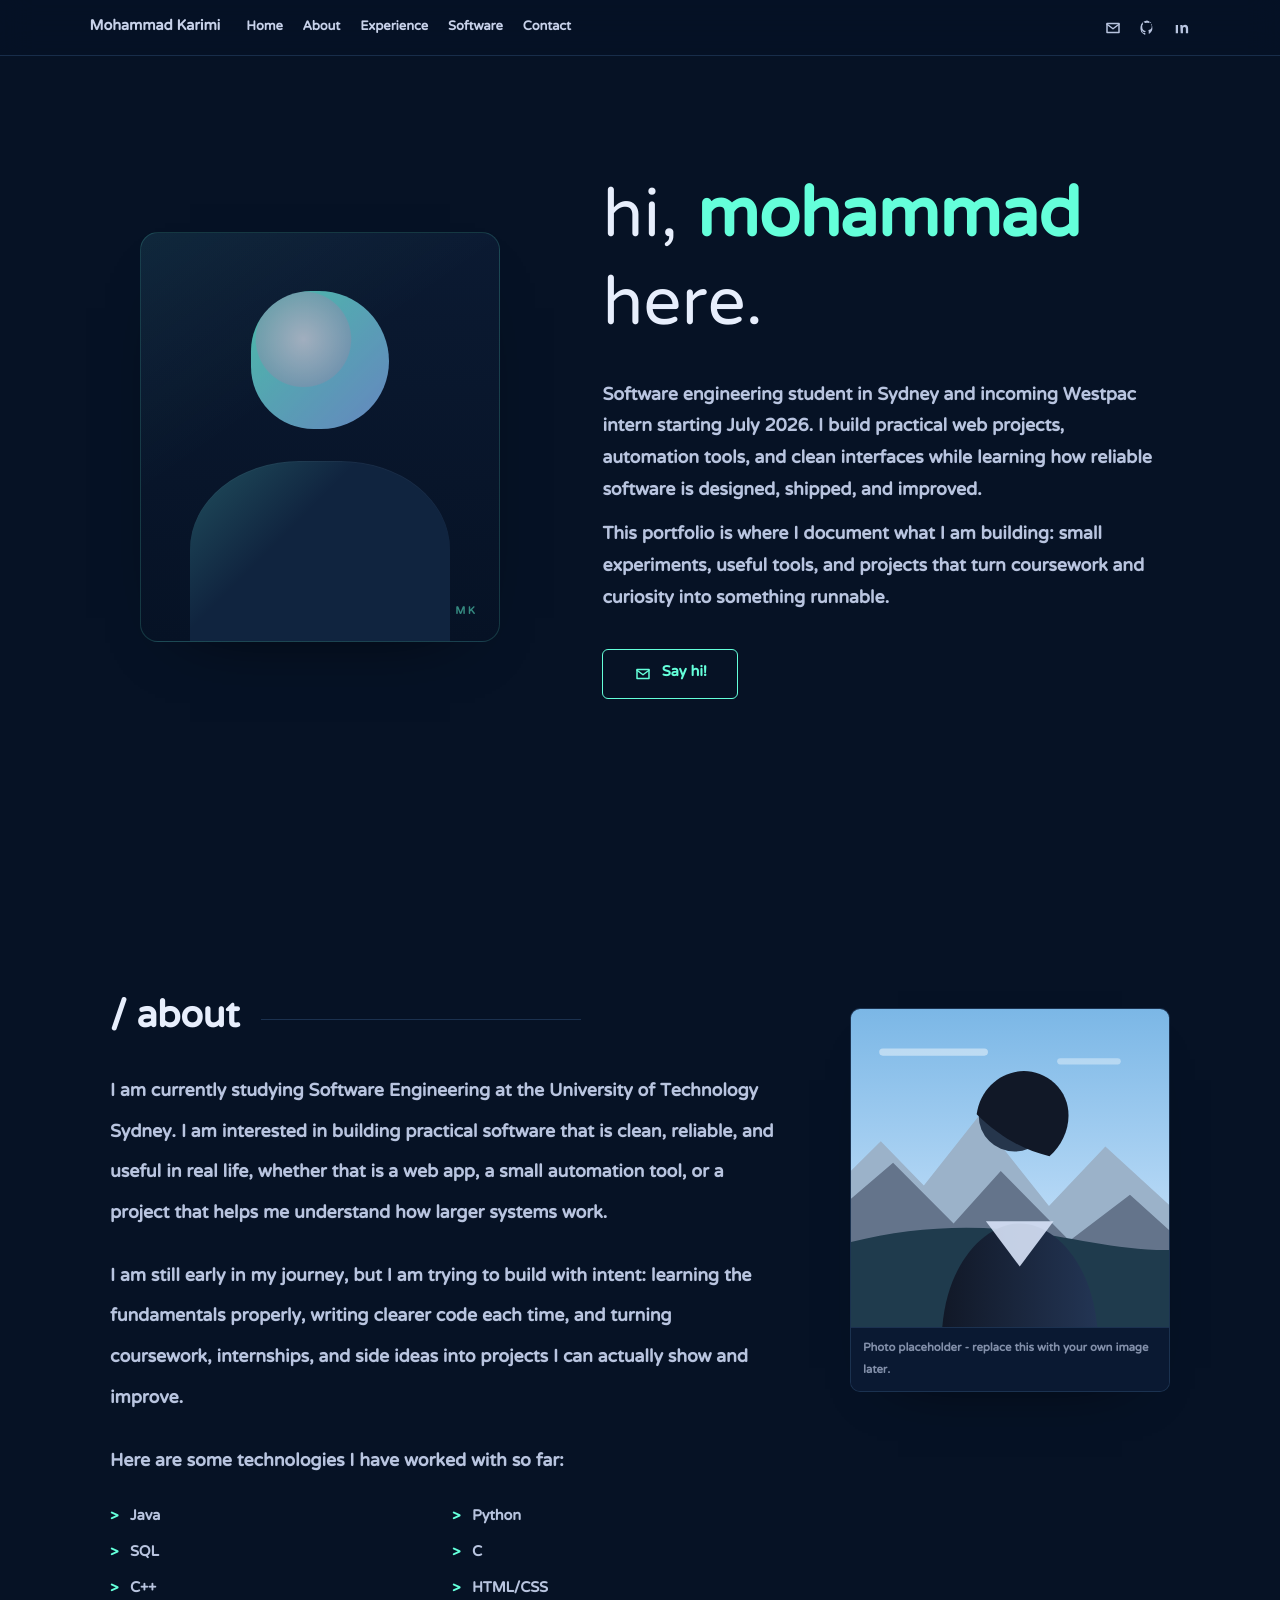
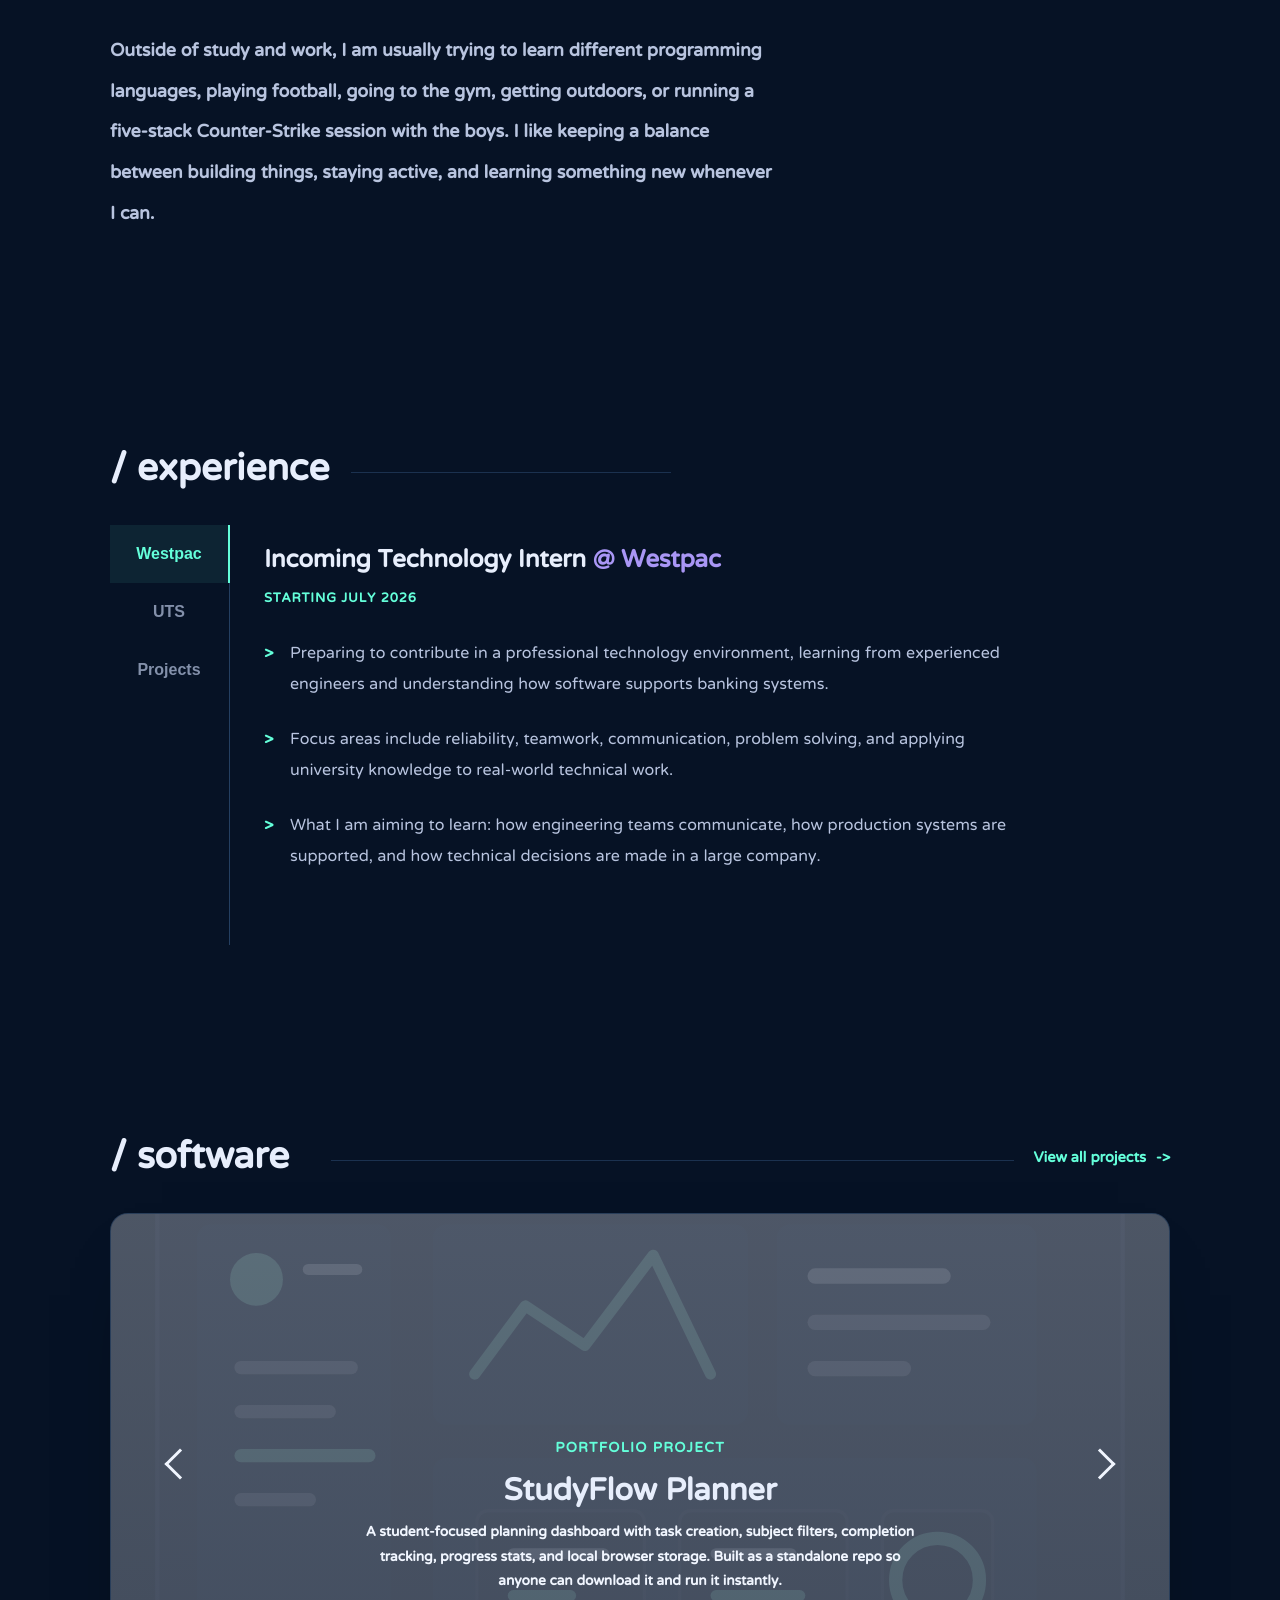
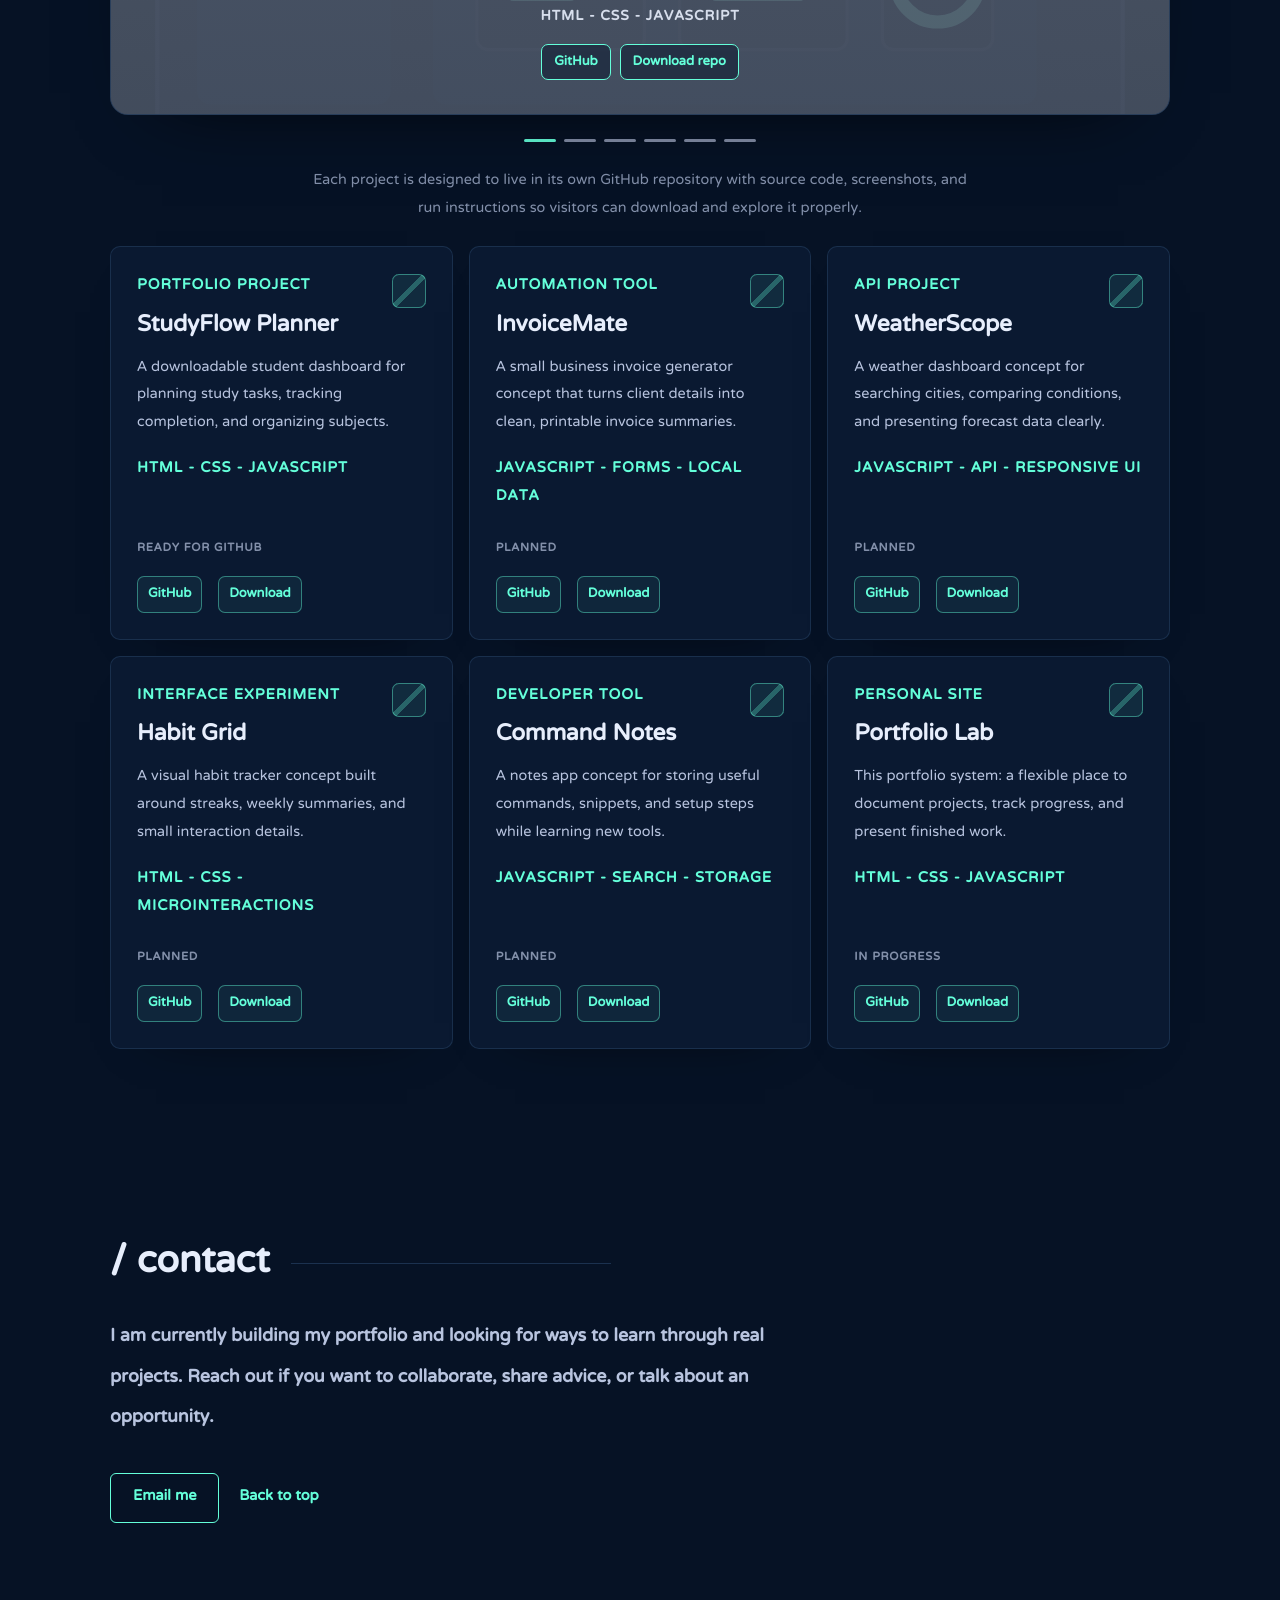
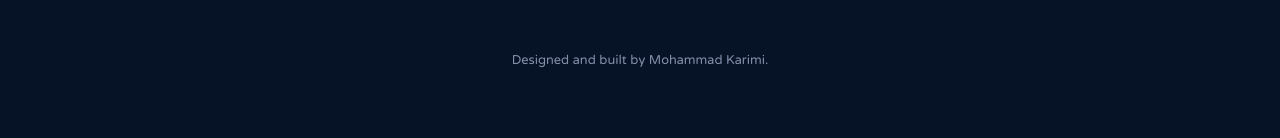
==== index.html @ 4a6909d0 "Build portfolio and StudyFlow project" ====
<!doctype html>
<html lang="en">
  <head>
    <meta charset="UTF-8" />
    <meta name="viewport" content="width=device-width, initial-scale=1.0" />
    <meta
      name="description"
      content="Mohammad Karimi is a software engineering student building websites, tools, and expressive digital projects."
    />
    <title>Mohammad Karimi | Software Portfolio</title>
    <link rel="preconnect" href="https://fonts.googleapis.com" />
    <link rel="preconnect" href="https://fonts.gstatic.com" crossorigin />
    <link
      href="https://fonts.googleapis.com/css2?family=NTR&display=swap"
      rel="stylesheet"
    />
    <link rel="stylesheet" href="styles.css" />
  </head>
  <body>
    <header class="site-header">
      <div class="nav-left">
        <a class="brand" href="#intro" aria-label="Mohammad Karimi home">Mohammad Karimi</a>
        <button class="nav-toggle" type="button" aria-expanded="false" aria-controls="site-nav">
          <span></span>
          <span></span>
          <span></span>
        </button>
        <nav class="site-nav" id="site-nav" aria-label="Main navigation">
          <a href="#intro">Home</a>
          <a href="#about">About</a>
          <a href="#experience">Experience</a>
          <a href="#projects">Software</a>
          <a href="#contact">Contact</a>
        </nav>
      </div>

      <div class="social-nav" aria-label="Social links">
        <a
          href="mailto:mo.karimiii@icloud.com?subject=Portfolio%20Website%20Contact"
          aria-label="Email Mohammad"
        >
          <svg viewBox="0 0 24 24" aria-hidden="true">
            <path d="M4 6h16v12H4z"></path>
            <path d="m4 7 8 6 8-6"></path>
          </svg>
        </a>
        <a href="https://github.com/MoeyKarimi" target="_blank" rel="noreferrer" aria-label="GitHub profile">
          <svg viewBox="0 0 24 24" aria-hidden="true">
            <path d="M12 2a10 10 0 0 0-3 19c.5.1.7-.2.7-.5v-1.8c-2.9.6-3.5-1.2-3.5-1.2-.5-1.1-1.1-1.4-1.1-1.4-.9-.6.1-.6.1-.6 1 0 1.6 1 1.6 1 .9 1.5 2.3 1.1 2.9.8.1-.7.4-1.1.7-1.4-2.3-.3-4.7-1.2-4.7-5A3.9 3.9 0 0 1 6.7 7c-.1-.3-.5-1.4.1-2.9 0 0 .9-.3 2.9 1.1A9.8 9.8 0 0 1 12 4.9c.8 0 1.6.1 2.3.3 2-1.4 2.9-1.1 2.9-1.1.6 1.5.2 2.6.1 2.9a3.9 3.9 0 0 1 1 2.7c0 3.9-2.4 4.7-4.7 5 .4.3.7.9.7 1.8v2.7c0 .3.2.6.7.5A10 10 0 0 0 12 2z"></path>
          </svg>
        </a>
        <a href="https://www.linkedin.com/in/moeykarimi/" target="_blank" rel="noreferrer" aria-label="LinkedIn profile">
          <svg viewBox="0 0 24 24" aria-hidden="true">
            <path d="M5 8h3v11H5z"></path>
            <path d="M6.5 5.5h0"></path>
            <path d="M11 8h3v1.7c.5-1 1.6-2 3.4-2 2.5 0 4.1 1.6 4.1 5V19h-3v-5.8c0-1.5-.5-2.5-1.9-2.5-1 0-1.6.7-1.9 1.4-.1.3-.1.7-.1 1V19h-3z"></path>
          </svg>
        </a>
      </div>
    </header>

    <aside class="side-nav" aria-label="Section navigation">
      <a href="#intro"><span>/</span>home</a>
      <a href="#about"><span>/</span>about</a>
      <a href="#experience"><span>/</span>experience</a>
      <a href="#projects"><span>/</span>projects</a>
      <a href="#contact"><span>/</span>contact</a>
    </aside>

    <main id="content">
      <section class="intro section" id="intro">
        <div class="intro-grid fade-in">
          <div class="dot-portrait" aria-hidden="true">
            <span></span>
          </div>

          <div class="intro-copy-block">
            <h1>hi, <span>mohammad</span> here.</h1>
            <p class="intro-copy">
              Software engineering student in Sydney and incoming Westpac intern starting July 2026.
              I build practical web projects, automation tools, and clean interfaces while
              learning how reliable software is designed, shipped, and improved.
            </p>
            <p class="intro-copy">
              This portfolio is where I document what I am building: small experiments, useful
              tools, and projects that turn coursework and curiosity into something runnable.
            </p>
            <div class="intro-actions">
              <a
                class="button say-hi-button"
                href="mailto:mo.karimiii@icloud.com?subject=Portfolio%20Website%20Contact"
              >
                <svg viewBox="0 0 24 24" aria-hidden="true">
                  <path d="M4 6h16v12H4z"></path>
                  <path d="m4 7 8 6 8-6"></path>
                </svg>
                Say hi!
              </a>
            </div>
          </div>
        </div>
      </section>

      <section class="section split fade-in" id="about">
        <div>
          <div class="section-header">
            <h2>/ about</h2>
          </div>
          <p>
            I am currently studying Software Engineering at the University of Technology Sydney.
            I am interested in building practical software that is clean, reliable, and useful in
            real life, whether that is a web app, a small automation tool, or a project that helps
            me understand how larger systems work.
          </p>
          <p>
            I am still early in my journey, but I am trying to build with intent: learning the
            fundamentals properly, writing clearer code each time, and turning coursework,
            internships, and side ideas into projects I can actually show and improve.
          </p>
          <p>Here are some technologies I have worked with so far:</p>
          <ul class="skill-list">
            <li>Java</li>
            <li>Python</li>
            <li>SQL</li>
            <li>C</li>
            <li>C++</li>
            <li>HTML/CSS</li>
          </ul>
          <p class="free-time">
            Outside of study and work, I am usually trying to learn different programming
            languages, playing football, going to the gym, getting outdoors, or running a
            five-stack Counter-Strike session with the boys. I like keeping a balance between
            building things, staying active, and learning something new whenever I can.
          </p>
        </div>
        <figure class="portrait-card">
          <img src="assets/about-photo-placeholder.svg" alt="Photo placeholder for Mohammad" />
          <figcaption>Photo placeholder - replace this with your own image later.</figcaption>
        </figure>
      </section>

      <section class="section fade-in" id="experience">
        <div class="section-header">
          <h2>/ experience</h2>
        </div>
        <div class="experience-layout">
          <div class="experience-tabs" aria-label="Experience categories" role="tablist">
            <button
              class="is-active"
              type="button"
              role="tab"
              aria-selected="true"
              aria-controls="experience-westpac"
              data-experience="westpac"
            >
              Westpac
            </button>
            <button
              type="button"
              role="tab"
              aria-selected="false"
              aria-controls="experience-uts"
              data-experience="uts"
            >
              UTS
            </button>
            <button
              type="button"
              role="tab"
              aria-selected="false"
              aria-controls="experience-projects"
              data-experience="projects"
            >
              Projects
            </button>
          </div>

          <div class="experience-detail">
            <article
              class="experience-panel is-active"
              id="experience-westpac"
              role="tabpanel"
              data-experience-panel="westpac"
            >
              <h3>Incoming Technology Intern <span>@ Westpac</span></h3>
              <p class="time">Starting July 2026</p>
              <ul class="experience-list">
                <li>
                  Preparing to contribute in a professional technology environment, learning from
                  experienced engineers and understanding how software supports banking systems.
                </li>
                <li>
                  Focus areas include reliability, teamwork, communication, problem solving, and
                  applying university knowledge to real-world technical work.
                </li>
                <li>
                  What I am aiming to learn: how engineering teams communicate, how production
                  systems are supported, and how technical decisions are made in a large company.
                </li>
              </ul>
            </article>

            <article
              class="experience-panel"
              id="experience-uts"
              role="tabpanel"
              data-experience-panel="uts"
              hidden
            >
              <h3>Software Engineering Student <span>@ University of Technology Sydney</span></h3>
              <p class="time">Current</p>
              <ul class="experience-list">
                <li>
                  Studying programming fundamentals, software design, databases, systems thinking,
                  and engineering practices through university coursework.
                </li>
                <li>
                  Building confidence across Java, Python, SQL, C, and C++ while learning how to
                  approach larger problems with structure and patience.
                </li>
                <li>
                  What I have learnt so far: debugging carefully, breaking problems into smaller
                  parts, reading documentation, and writing code that another person can follow.
                </li>
              </ul>
            </article>

            <article
              class="experience-panel"
              id="experience-projects"
              role="tabpanel"
              data-experience-panel="projects"
              hidden
            >
              <h3>Personal Software Projects <span>@ GitHub</span></h3>
              <p class="time">Ongoing</p>
              <ul class="experience-list">
                <li>
                  Building small portfolio projects such as StudyFlow Planner, WeatherScope,
                  InvoiceMate, and Command Notes to practise frontend development and project
                  documentation.
                </li>
                <li>
                  Turning each project into a standalone GitHub repository with source code, run
                  instructions, and clear notes so others can download and explore the work.
                </li>
                <li>
                  What I am practising: planning features, designing simple interfaces, writing
                  useful README files, and finishing projects instead of only starting them.
                </li>
              </ul>
            </article>
          </div>
        </div>
      </section>

      <section class="section fade-in" id="projects">
        <div class="section-header section-header-row">
          <h2>/ software</h2>
          <a
            class="explore-link"
            href="https://github.com/MoeyKarimi"
            target="_blank"
            rel="noreferrer"
          >
            View all projects
          </a>
        </div>

        <div class="spotlight" aria-label="Featured project carousel">
          <button class="spotlight-arrow spotlight-arrow-left" type="button" aria-label="Previous project">
            <span></span>
          </button>
          <div class="spotlight-stage" id="spotlight-stage"></div>
          <button class="spotlight-arrow spotlight-arrow-right" type="button" aria-label="Next project">
            <span></span>
          </button>
        </div>

        <div class="spotlight-dots" id="spotlight-dots" aria-label="Featured project controls"></div>

        <div class="project-section-note">
          <p>
            Each project is designed to live in its own GitHub repository with source code,
            screenshots, and run instructions so visitors can download and explore it properly.
          </p>
        </div>

        <div class="projects-grid" id="project-grid"></div>
      </section>

      <section class="section contact fade-in" id="contact">
        <div class="section-header">
          <h2>/ contact</h2>
        </div>
        <p class="contact-lead">
          I am currently building my portfolio and looking for ways to learn through real projects.
          Reach out if you want to collaborate, share advice, or talk about an opportunity.
        </p>
        <div class="contact-actions">
          <a
            class="button"
            href="mailto:mo.karimiii@icloud.com?subject=Portfolio%20Website%20Contact"
          >
            Email me
          </a>
          <a class="text-link" href="#intro">Back to top</a>
        </div>
      </section>
    </main>

    <footer class="site-footer">
      <p>Designed and built by Mohammad Karimi.</p>
    </footer>

    <script src="script.js"></script>
  </body>
</html>
---- styles.css ----
:root {
  --ink: #030914;
  --navy: #061225;
  --panel: #0b1a32;
  --panel-2: #10243f;
  --line: #1d3554;
  --muted: #8390aa;
  --text: #b8c4df;
  --strong: #e7eefc;
  --mint: #64ffda;
  --mint-soft: rgba(100, 255, 218, 0.12);
  --coral: #f6a98f;
  --violet: #a996f5;
  --shadow: rgba(2, 12, 27, 0.74);
}

* {
  box-sizing: border-box;
}

html {
  scroll-behavior: smooth;
}

body {
  margin: 0;
  background:
    radial-gradient(circle at 50% -20%, rgba(100, 255, 218, 0.04), transparent 34rem),
    var(--navy);
  color: var(--text);
  font-family: "NTR", system-ui, sans-serif;
  font-size: 22px;
  line-height: 1.55;
  text-rendering: geometricPrecision;
  -webkit-font-smoothing: antialiased;
}

body.nav-open {
  overflow: hidden;
}

a {
  color: var(--mint);
  text-decoration: none;
  transition: color 180ms ease, transform 180ms ease, border-color 180ms ease,
    background 180ms ease;
}

a:hover {
  color: var(--strong);
}

img {
  display: block;
  max-width: 100%;
}

h1,
h2,
h3,
p {
  margin-top: 0;
}

.site-header {
  position: fixed;
  z-index: 20;
  top: 0;
  left: 0;
  right: 0;
  display: flex;
  align-items: center;
  justify-content: space-between;
  min-height: 56px;
  padding: 0 clamp(20px, 7vw, 150px);
  background: rgba(6, 18, 37, 0.92);
  border-bottom: 1px solid rgba(29, 53, 84, 0.8);
  backdrop-filter: blur(16px);
}

.nav-left {
  display: flex;
  align-items: center;
  gap: 26px;
}

.brand {
  display: inline-flex;
  align-items: center;
  color: var(--strong);
  font-size: 18px;
  font-weight: 800;
}

.site-nav {
  display: flex;
  align-items: center;
  gap: 20px;
  font-size: 16px;
  font-weight: 700;
}

.site-nav a,
.brand {
  color: #c8d2ea;
}

.site-nav a:hover,
.brand:hover {
  color: var(--mint);
}

.site-nav span,
.side-nav span {
  color: var(--mint);
}

.social-nav {
  display: flex;
  align-items: center;
  gap: 16px;
}

.social-nav a {
  display: inline-flex;
  color: var(--text);
}

.social-nav svg,
.say-hi-button svg {
  width: 18px;
  height: 18px;
  fill: none;
  stroke: currentColor;
  stroke-width: 2;
  stroke-linecap: round;
  stroke-linejoin: round;
}

.social-nav a:nth-child(2) svg,
.social-nav a:nth-child(3) svg {
  fill: currentColor;
  stroke: none;
}

.social-nav a:hover {
  color: var(--mint);
  transform: translateY(-1px);
}

.nav-toggle {
  display: none;
  width: 42px;
  height: 42px;
  border: 1px solid var(--line);
  border-radius: 8px;
  background: transparent;
  padding: 9px;
}

.nav-toggle span {
  display: block;
  height: 2px;
  margin: 5px 0;
  background: var(--mint);
}

.side-nav {
  display: none;
}

#content {
  width: min(1060px, calc(100% - 48px));
  margin: 0 auto;
}

.section {
  padding: 96px 0;
  scroll-margin-top: 100px;
}

.intro {
  min-height: 100vh;
  display: flex;
  align-items: center;
  justify-content: center;
  padding-top: 70px;
}

.intro-grid {
  display: grid;
  grid-template-columns: minmax(260px, 390px) minmax(320px, 560px);
  gap: clamp(56px, 8vw, 120px);
  align-items: center;
  width: 100%;
  min-height: 620px;
}

.eyebrow {
  margin: 0 0 12px;
  color: var(--mint);
  font-size: 16px;
  font-weight: 800;
  letter-spacing: 0.08em;
  text-transform: uppercase;
}

h1 {
  margin-bottom: 28px;
  color: var(--strong);
  font-family: "NTR", system-ui, sans-serif;
  font-size: clamp(56px, 7vw, 84px);
  font-weight: 400;
  line-height: 1.05;
  letter-spacing: 0;
}

h1 span {
  color: var(--mint);
  font-weight: 800;
}

.intro-copy {
  max-width: 560px;
  color: var(--text);
  margin-bottom: 12px;
  font-size: 22px;
  font-weight: 700;
  line-height: 1.45;
}

.intro-actions,
.contact-actions {
  display: flex;
  align-items: center;
  flex-wrap: wrap;
  gap: 20px;
  margin-top: 34px;
}

.button {
  display: inline-flex;
  align-items: center;
  justify-content: center;
  min-height: 50px;
  border: 1px solid var(--mint);
  border-radius: 6px;
  padding: 8px 22px;
  color: var(--mint);
  font-size: 18px;
  font-weight: 800;
}

.say-hi-button {
  gap: 10px;
  min-width: 136px;
}

.button:hover {
  background: var(--mint-soft);
  transform: translateY(-2px);
}

.text-link {
  font-size: 18px;
  font-weight: 700;
}

.dot-portrait {
  position: relative;
  width: min(100%, 360px);
  height: 410px;
  justify-self: end;
  overflow: hidden;
  border: 1px solid rgba(100, 255, 218, 0.16);
  border-radius: 18px;
  background:
    linear-gradient(145deg, rgba(100, 255, 218, 0.06), transparent 40%),
    linear-gradient(180deg, #0b1a32, #061225);
  box-shadow: 0 26px 70px -50px #000;
}

.dot-portrait::before {
  content: "";
  position: absolute;
  left: 50%;
  top: 58px;
  width: 138px;
  height: 138px;
  border-radius: 46% 54% 52% 48%;
  background:
    radial-gradient(circle at 38% 35%, rgba(231, 238, 252, 0.95), rgba(184, 196, 223, 0.6) 38%, transparent 39%),
    linear-gradient(135deg, #64ffda, #8eb6ff);
  opacity: 0.7;
  transform: translateX(-50%);
  filter: blur(0.2px);
}

.dot-portrait span {
  position: absolute;
  left: 50%;
  bottom: -30px;
  width: 260px;
  height: 210px;
  border-radius: 42% 42% 0 0;
  background:
    linear-gradient(135deg, rgba(100, 255, 218, 0.2), transparent 36%),
    #10243f;
  transform: translateX(-50%);
  box-shadow: inset 0 1px 0 rgba(255, 255, 255, 0.04);
}

.dot-portrait::after {
  content: "MK";
  position: absolute;
  right: 22px;
  bottom: 18px;
  color: rgba(100, 255, 218, 0.5);
  font-size: 13px;
  font-weight: 800;
  letter-spacing: 0.18em;
}

.section-header {
  display: flex;
  align-items: center;
  margin-bottom: 30px;
}

.section-header::after {
  content: "";
  width: min(320px, 40vw);
  height: 1px;
  margin-left: 22px;
  background: rgba(29, 53, 84, 0.9);
}

.section-header h2 {
  margin: 0;
  color: var(--strong);
  font-size: 46px;
  line-height: 1;
  letter-spacing: 0;
}

.section-header-row {
  justify-content: space-between;
  gap: 20px;
}

.section-header-row::after {
  flex: 1;
  order: 1;
}

.section-header-row .text-link,
.section-header-row .explore-link {
  order: 2;
}

.explore-link {
  display: inline-flex;
  align-items: center;
  gap: 10px;
  color: var(--mint);
  font-size: 18px;
  font-weight: 800;
  white-space: nowrap;
}

.explore-link::after {
  content: "->";
  font-size: 18px;
}

.split {
  display: grid;
  grid-template-columns: minmax(0, 1fr) 320px;
  gap: 76px;
  align-items: start;
}

.split p,
.contact-lead {
  color: var(--text);
  font-size: 22px;
  font-weight: 600;
  line-height: 1.85;
}

.skill-list {
  display: grid;
  grid-template-columns: repeat(2, minmax(130px, 1fr));
  gap: 8px 20px;
  padding: 0;
  margin: 18px 0 28px;
  list-style: none;
}

.skill-list li {
  position: relative;
  padding-left: 20px;
  color: var(--text);
  font-size: 18px;
  font-weight: 600;
}

.skill-list li::before {
  content: ">";
  position: absolute;
  left: 0;
  color: var(--mint);
}

.free-time {
  margin-top: 8px;
}

.portrait-card {
  margin: 12px 0 0;
  border: 1px solid rgba(29, 53, 84, 0.9);
  border-radius: 10px;
  overflow: hidden;
  background: var(--panel);
  box-shadow: 0 24px 60px -48px #000;
  transition: transform 200ms ease, border-color 200ms ease;
}

.portrait-card img {
  width: 100%;
  aspect-ratio: 1 / 1;
  object-fit: cover;
}

.portrait-card figcaption {
  margin: 0;
  border-top: 1px solid rgba(29, 53, 84, 0.9);
  padding: 10px 12px;
  color: var(--muted);
  background: rgba(11, 26, 50, 0.96);
  font-size: 14px;
  font-weight: 700;
}

.portrait-card:hover {
  border-color: var(--mint);
  transform: translateY(-6px);
}

.project-card {
  background: rgba(11, 26, 50, 0.94);
  border: 1px solid rgba(29, 53, 84, 0.82);
  border-radius: 10px;
  padding: 26px;
  box-shadow: 0 20px 54px -46px #000;
  transition: transform 200ms ease, background 200ms ease, border-color 200ms ease;
}

.project-card:hover {
  border-color: rgba(100, 255, 218, 0.42);
  background: var(--panel-2);
  transform: translateY(-4px);
}

.time,
.tech {
  margin-bottom: 8px;
  color: var(--mint);
  font-size: 16px;
  font-weight: 800;
  letter-spacing: 0.06em;
  text-transform: uppercase;
}

.project-card h3 {
  margin-bottom: 12px;
  color: var(--strong);
  font-size: 28px;
  line-height: 1.2;
}

.experience-layout {
  display: grid;
  grid-template-columns: 120px minmax(0, 1fr);
  gap: 34px;
  max-width: 900px;
}

.experience-tabs {
  display: grid;
  align-content: start;
  min-height: 420px;
  border-right: 1px solid rgba(40, 68, 103, 0.92);
  border-radius: 0;
  background: transparent;
  padding: 0;
}

.experience-tabs button {
  display: block;
  width: calc(100% + 1px);
  min-height: 58px;
  border-right: 2px solid transparent;
  border-top: 0;
  border-bottom: 0;
  border-left: 0;
  margin-right: -1px;
  padding: 0 18px;
  background: transparent;
  color: var(--muted);
  cursor: pointer;
  font-size: 16px;
  font-weight: 800;
  text-align: center;
  transition: color 180ms ease, background 180ms ease, border-color 180ms ease;
}

.experience-tabs button:hover {
  color: var(--mint);
  background: rgba(100, 255, 218, 0.055);
}

.experience-tabs button.is-active {
  border-color: var(--mint);
  color: var(--mint);
  background: rgba(100, 255, 218, 0.075);
}

.experience-panel {
  padding: 18px 0 8px;
}

.experience-panel[hidden] {
  display: none;
}

.experience-detail h3 {
  margin-bottom: 6px;
  color: var(--strong);
  font-size: 30px;
  line-height: 1.25;
}

.experience-detail h3 span {
  color: var(--violet);
}

.experience-list {
  display: grid;
  gap: 24px;
  padding: 0;
  margin: 28px 0 0;
  list-style: none;
}

.experience-list li {
  position: relative;
  padding-left: 26px;
  color: var(--text);
  font-size: 20px;
  line-height: 1.55;
}

.experience-list li::before {
  content: ">";
  position: absolute;
  left: 0;
  color: var(--mint);
  font-weight: 800;
}

.spotlight {
  position: relative;
  margin: 18px 0 24px;
}

.spotlight-stage {
  min-height: 500px;
}

.spotlight-card {
  position: relative;
  min-height: 500px;
  overflow: hidden;
  border: 1px solid rgba(29, 53, 84, 0.8);
  border-radius: 18px;
  background: #596273;
  box-shadow: 0 30px 76px -52px #000;
}

.spotlight-card img {
  width: 100%;
  height: 500px;
  object-fit: cover;
  opacity: 0.3;
  filter: grayscale(0.35);
}

.spotlight-overlay {
  position: absolute;
  inset: 0;
  background:
    linear-gradient(to bottom, rgba(10, 25, 47, 0.02), rgba(10, 25, 47, 0.18)),
    rgba(86, 96, 112, 0.64);
}

.spotlight-content {
  position: absolute;
  left: 50%;
  bottom: 34px;
  width: min(560px, calc(100% - 72px));
  transform: translateX(-50%);
  color: #f1f6ff;
  text-align: center;
}

.spotlight-content h3 {
  margin-bottom: 8px;
  color: var(--strong);
  font-size: 38px;
  line-height: 1.08;
}

.spotlight-content .eyebrow {
  color: var(--mint);
}

.spotlight-content p {
  margin-bottom: 10px;
  color: #f1f6ff;
  font-size: 17px;
  font-weight: 700;
  line-height: 1.45;
}

.spotlight-content .tech {
  color: var(--strong);
  opacity: 0.9;
}

.spotlight-actions {
  display: flex;
  justify-content: center;
  flex-wrap: wrap;
  gap: 9px;
  margin-top: 14px;
}

.spotlight-actions a {
  display: inline-flex;
  align-items: center;
  min-height: 34px;
  border: 1px solid var(--mint);
  border-radius: 7px;
  padding: 5px 12px;
  background: rgba(10, 25, 47, 0.54);
  color: var(--mint);
  font-size: 16px;
  font-weight: 800;
}

.spotlight-actions a:hover {
  background: rgba(100, 255, 218, 0.14);
  color: var(--strong);
}

.spotlight-arrow {
  position: absolute;
  z-index: 2;
  top: 50%;
  display: grid;
  place-items: center;
  width: 52px;
  height: 70px;
  border: 0;
  background: transparent;
  transform: translateY(-50%);
}

.spotlight-arrow span {
  width: 22px;
  height: 22px;
  border-top: 3px solid #f1f6ff;
  border-right: 3px solid #f1f6ff;
}

.spotlight-arrow-left {
  left: 44px;
}

.spotlight-arrow-left span {
  transform: rotate(-135deg);
}

.spotlight-arrow-right {
  right: 44px;
}

.spotlight-arrow-right span {
  transform: rotate(45deg);
}

.spotlight-dots {
  display: flex;
  justify-content: center;
  gap: 8px;
  margin: 0 0 26px;
}

.spotlight-dots button {
  width: 32px;
  height: 3px;
  border: 0;
  border-radius: 999px;
  background: rgba(203, 215, 244, 0.64);
  cursor: pointer;
}

.spotlight-dots button.is-active {
  background: var(--mint);
}

.project-section-note {
  max-width: 680px;
  margin: 0 auto 22px;
  text-align: center;
}

.project-section-note p {
  color: var(--muted);
  font-size: 18px;
}

.projects-grid {
  display: grid;
  grid-template-columns: repeat(3, minmax(0, 1fr));
  gap: 16px;
}

.project-card {
  display: flex;
  flex-direction: column;
  min-height: 300px;
}

.project-meta {
  display: flex;
  align-items: center;
  justify-content: space-between;
  gap: 12px;
}

.project-icon {
  width: 34px;
  height: 34px;
  border: 1px solid rgba(100, 255, 218, 0.42);
  border-radius: 7px;
  background:
    linear-gradient(135deg, transparent 45%, rgba(100, 255, 218, 0.28) 45% 55%, transparent 55%),
    rgba(100, 255, 218, 0.08);
}

.project-card p {
  font-size: 18px;
  line-height: 1.55;
}

.project-card .links {
  display: flex;
  align-items: center;
  flex-wrap: wrap;
  gap: 16px;
  margin-top: auto;
  padding-top: 18px;
  font-size: 16px;
  font-weight: 800;
}

.project-card .links span {
  width: 100%;
  color: var(--muted);
  font-size: 14px;
  letter-spacing: 0.06em;
  text-transform: uppercase;
}

.project-card .links a {
  display: inline-flex;
  align-items: center;
  min-height: 32px;
  border: 1px solid rgba(100, 255, 218, 0.42);
  border-radius: 7px;
  padding: 5px 10px;
  background: rgba(100, 255, 218, 0.06);
}

.contact {
  max-width: 720px;
}

.site-footer {
  padding: 30px 24px 48px;
  color: var(--muted);
  text-align: center;
  font-size: 16px;
}

.fade-in {
  opacity: 0;
  transform: translateY(18px);
  transition: opacity 650ms ease, transform 650ms ease;
}

.fade-in.is-visible {
  opacity: 1;
  transform: translateY(0);
}

@media (max-width: 1040px) {
  .side-nav {
    display: none;
  }

  .projects-grid {
    grid-template-columns: repeat(2, minmax(0, 1fr));
  }
}

@media (max-width: 820px) {
  body {
    font-size: 17px;
  }

  .site-header {
    padding: 0 18px;
  }

  .nav-left {
    gap: 14px;
  }

  .brand {
    font-size: 13px;
  }

  .nav-toggle {
    display: block;
    order: -1;
  }

  .site-nav {
    position: fixed;
    top: 56px;
    left: 0;
    right: 0;
    display: none;
    padding: 22px;
    background: rgba(10, 25, 47, 0.98);
    border-bottom: 1px solid var(--line);
  }

  .site-nav.is-open {
    display: grid;
    gap: 16px;
  }

  .social-nav {
    gap: 12px;
  }

  .social-nav svg {
    width: 17px;
    height: 17px;
  }

  #content {
    width: min(100% - 32px, 1080px);
  }

  .section {
    padding: 70px 0;
  }

  .intro {
    min-height: auto;
    padding-top: 110px;
  }

  .intro-grid,
  .split,
  .projects-grid {
    grid-template-columns: 1fr;
  }

  .intro-grid {
    gap: 34px;
    min-height: auto;
  }

  .dot-portrait {
    width: min(100%, 260px);
    height: 290px;
    justify-self: center;
    order: 1;
  }

  .dot-portrait::before {
    width: 100px;
    height: 100px;
    top: 44px;
  }

  .dot-portrait span {
    width: 190px;
    height: 155px;
  }

  .intro-copy-block {
    order: 2;
  }

  .spotlight-stage,
  .spotlight-card,
  .spotlight-card img {
    min-height: 430px;
    height: 430px;
  }

  .spotlight-arrow-left {
    left: 10px;
  }

  .spotlight-arrow-right {
    right: 10px;
  }

  .spotlight-content {
    bottom: 26px;
    width: min(100% - 48px, 560px);
  }

  .spotlight-content h3 {
    font-size: 28px;
  }

  .section-header::after {
    display: none;
  }

  .section-header h2 {
    font-size: 30px;
  }

  .portrait-card {
    max-width: 260px;
  }

  .experience-layout {
    grid-template-columns: 1fr;
  }

  .experience-tabs {
    display: flex;
    min-height: 0;
    border-right: 0;
    border-bottom: 1px solid var(--line);
    border-radius: 0;
    background: transparent;
    padding: 0;
    overflow-x: auto;
  }

  .experience-tabs button {
    width: auto;
    min-height: 48px;
    border-right: 0;
    border-bottom: 2px solid transparent;
    margin-right: 0;
    margin-bottom: -1px;
    padding: 12px 18px;
    white-space: nowrap;
  }

  .experience-tabs button.is-active {
    border-color: var(--mint);
  }
}

@media (max-width: 480px) {
  h1 {
    font-size: 46px;
  }

  .intro-copy {
    font-size: 18px;
  }

  .skill-list {
    grid-template-columns: 1fr;
  }

  .experience-detail article,
  .project-card {
    padding: 22px;
  }
}

@media (prefers-reduced-motion: reduce) {
  html {
    scroll-behavior: auto;
  }

  *,
  *::before,
  *::after {
    transition: none !important;
  }

  .fade-in {
    opacity: 1;
    transform: none;
  }
}
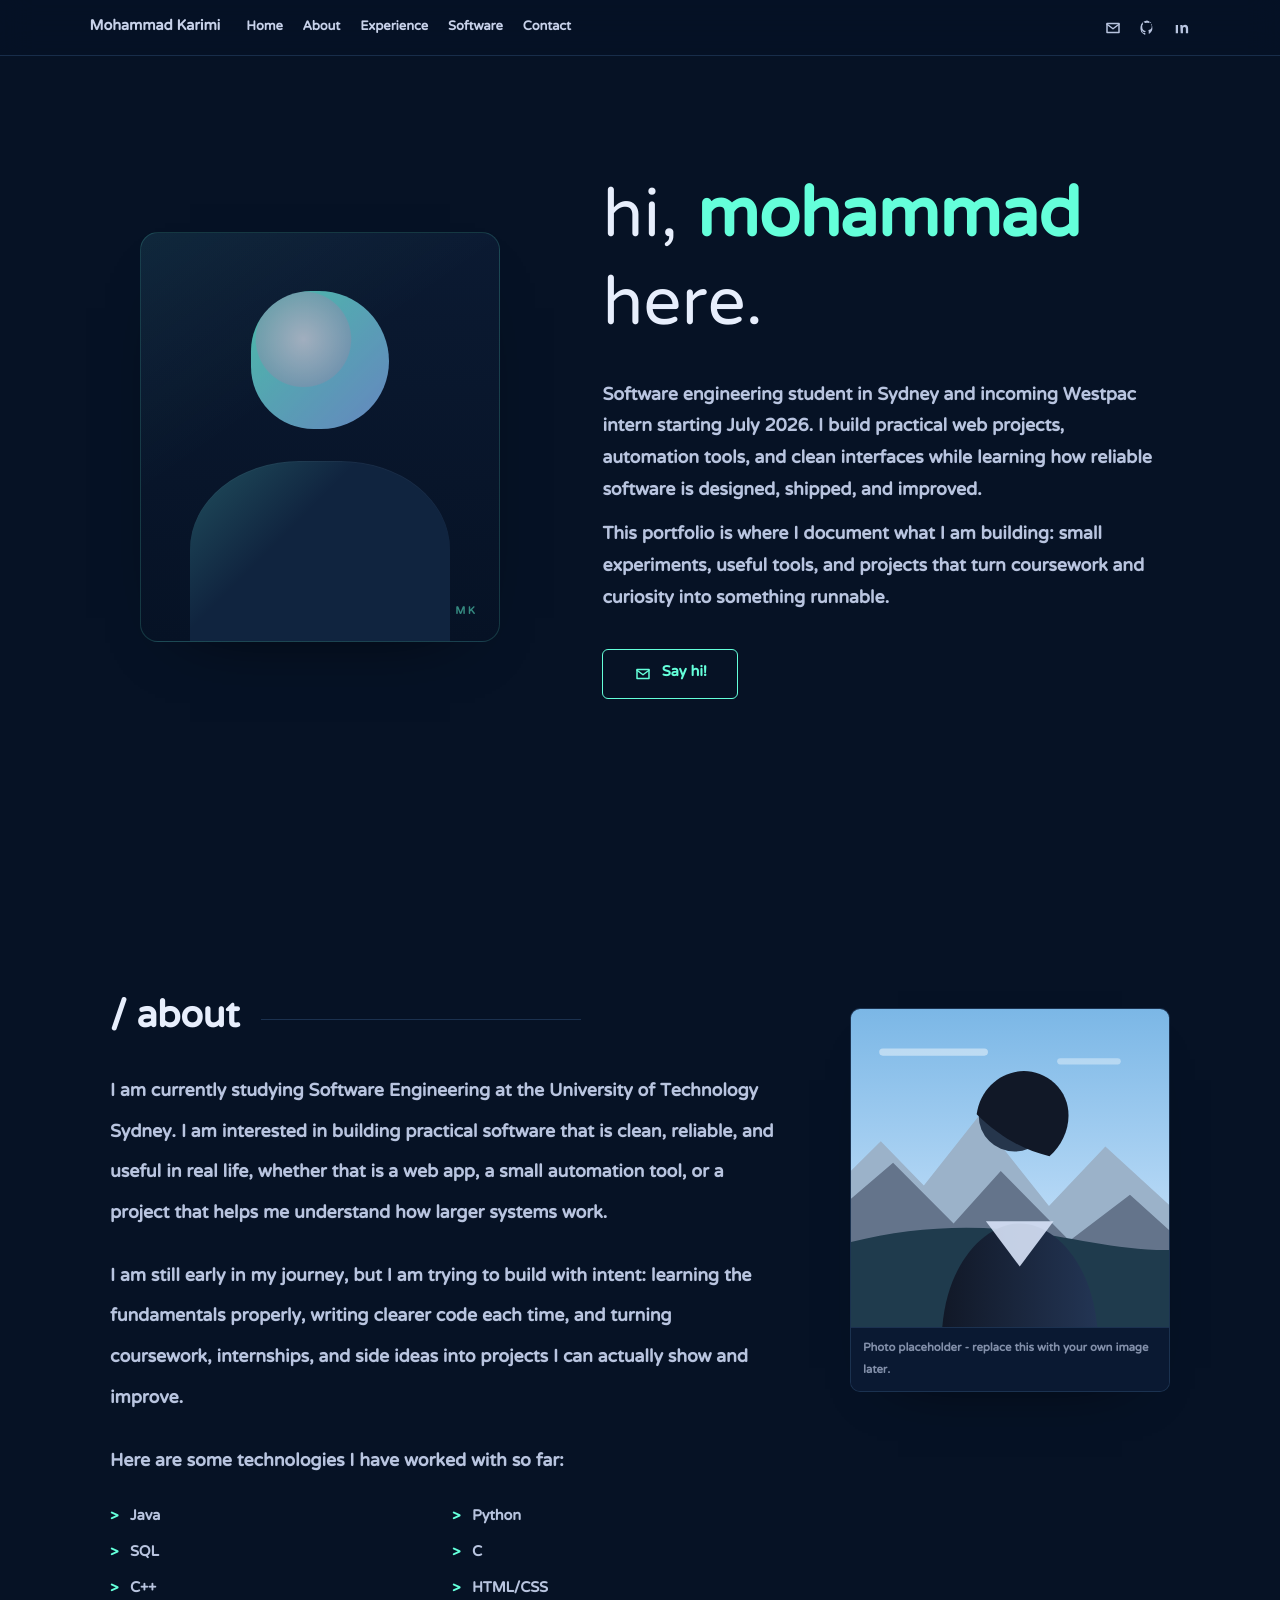
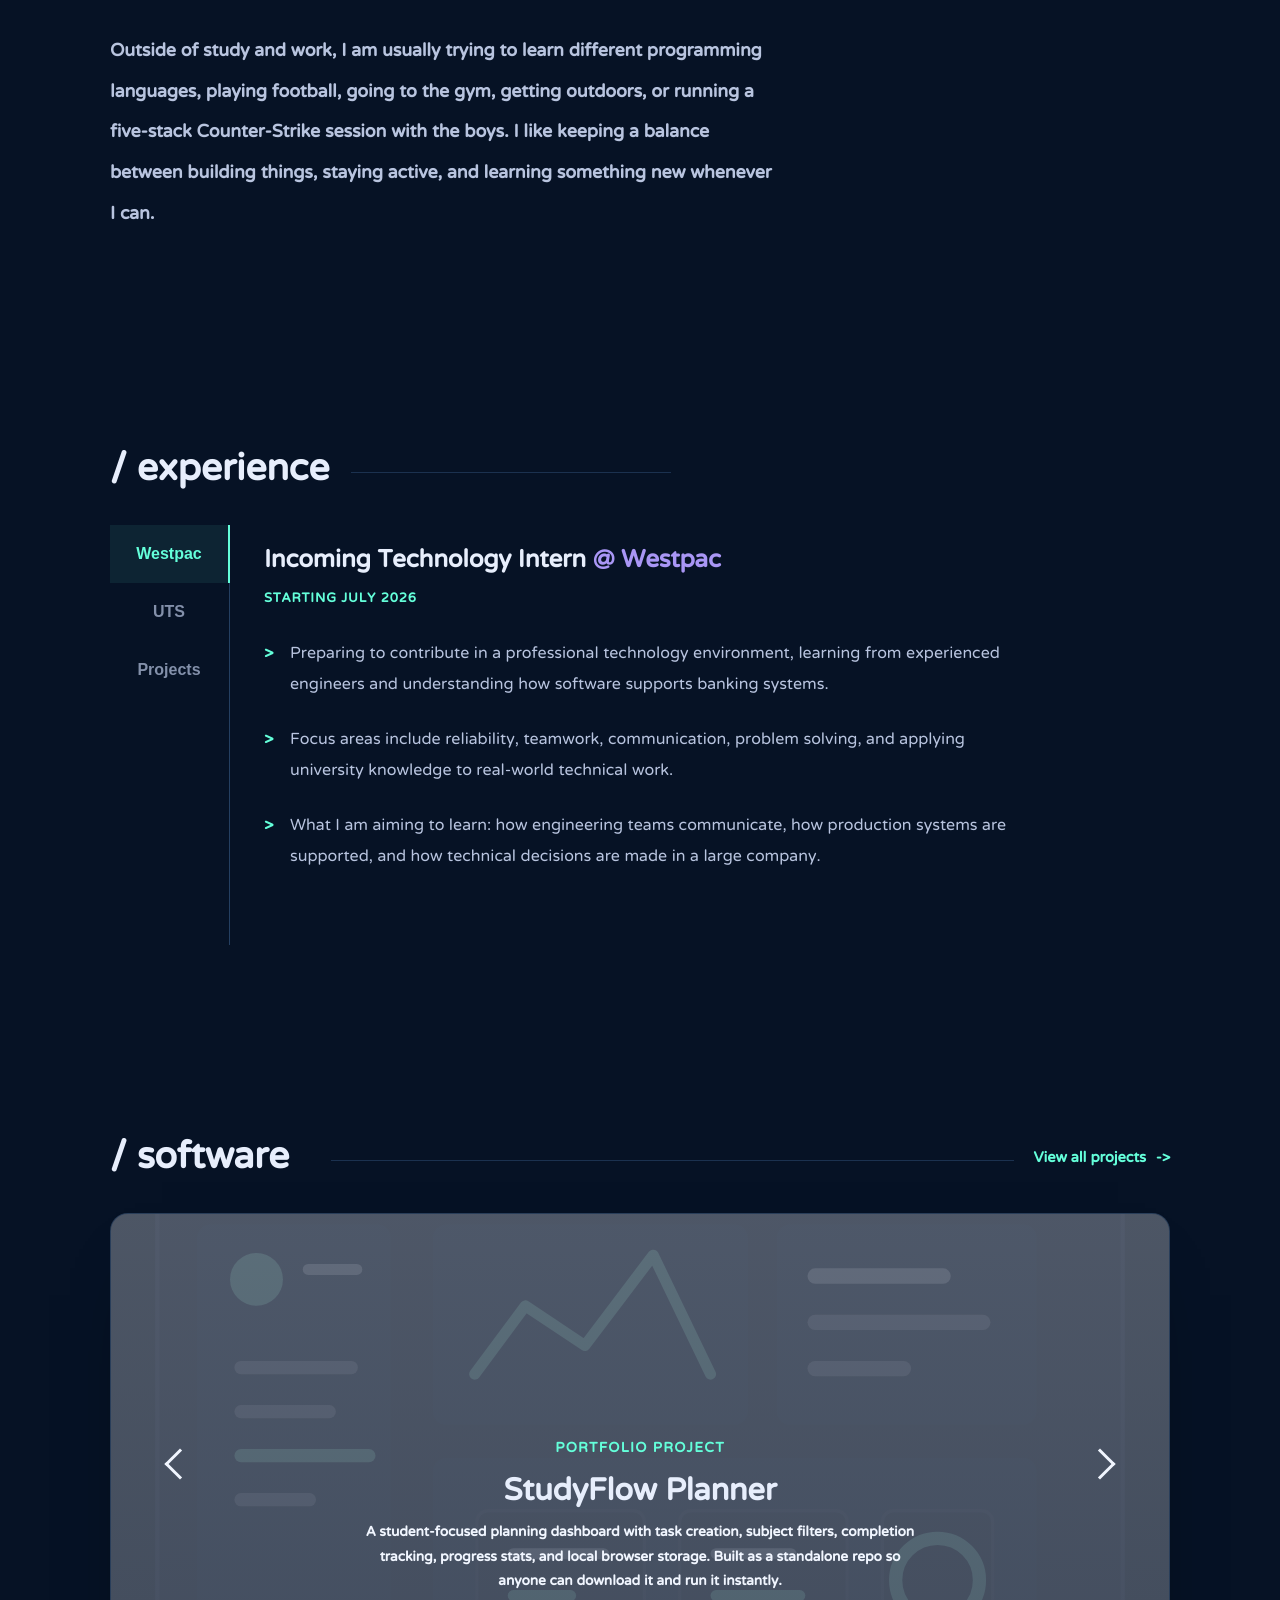
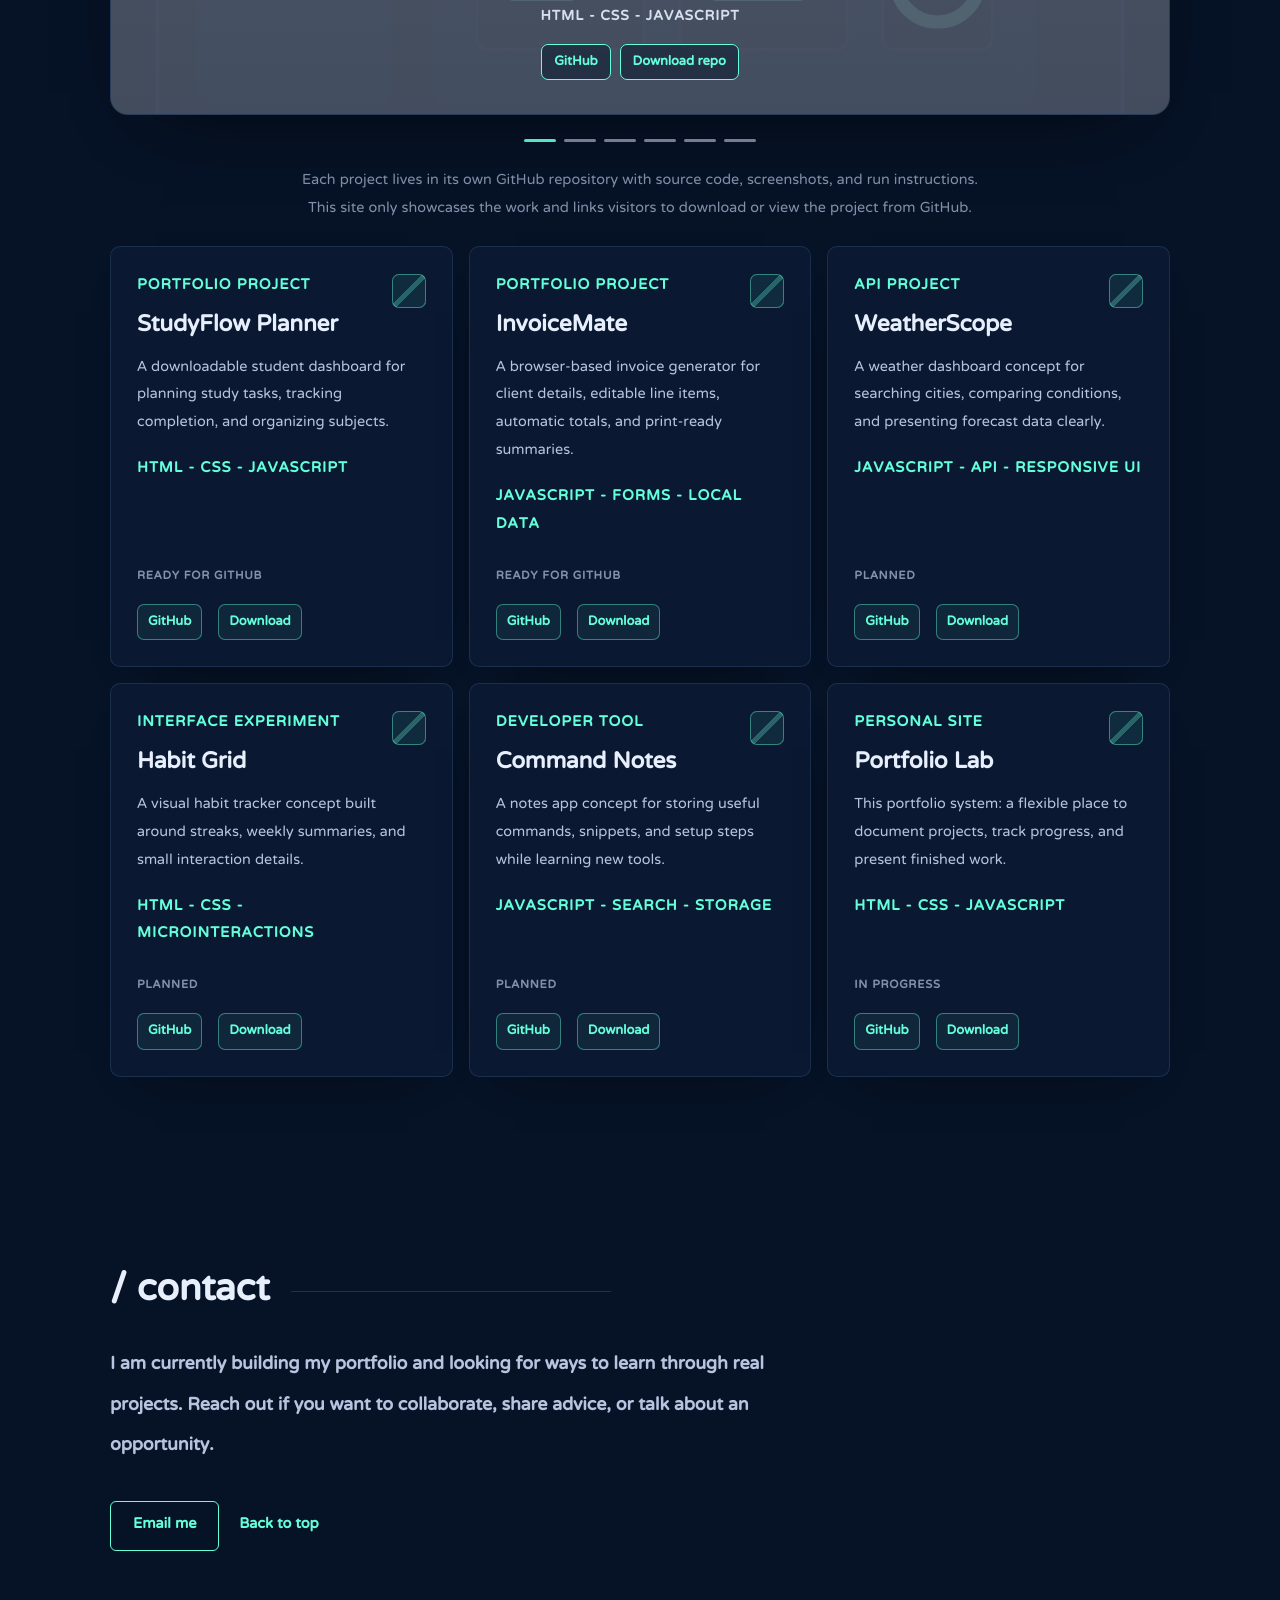
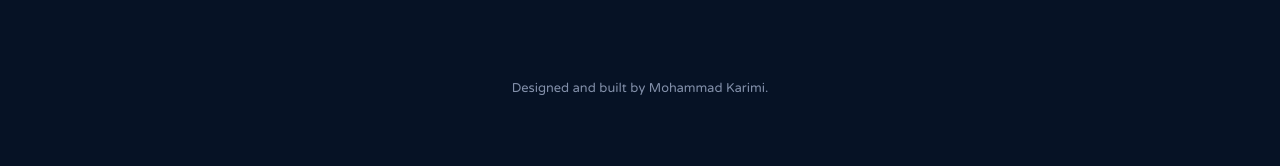
==== commit 7837c453: "Keep portfolio projects external" ====
--- a/index.html
+++ b/index.html
@@ -281,8 +281,9 @@
 
         <div class="project-section-note">
           <p>
-            Each project is designed to live in its own GitHub repository with source code,
-            screenshots, and run instructions so visitors can download and explore it properly.
+            Each project lives in its own GitHub repository with source code, screenshots, and run
+            instructions. This site only showcases the work and links visitors to download or view
+            the project from GitHub.
           </p>
         </div>
 
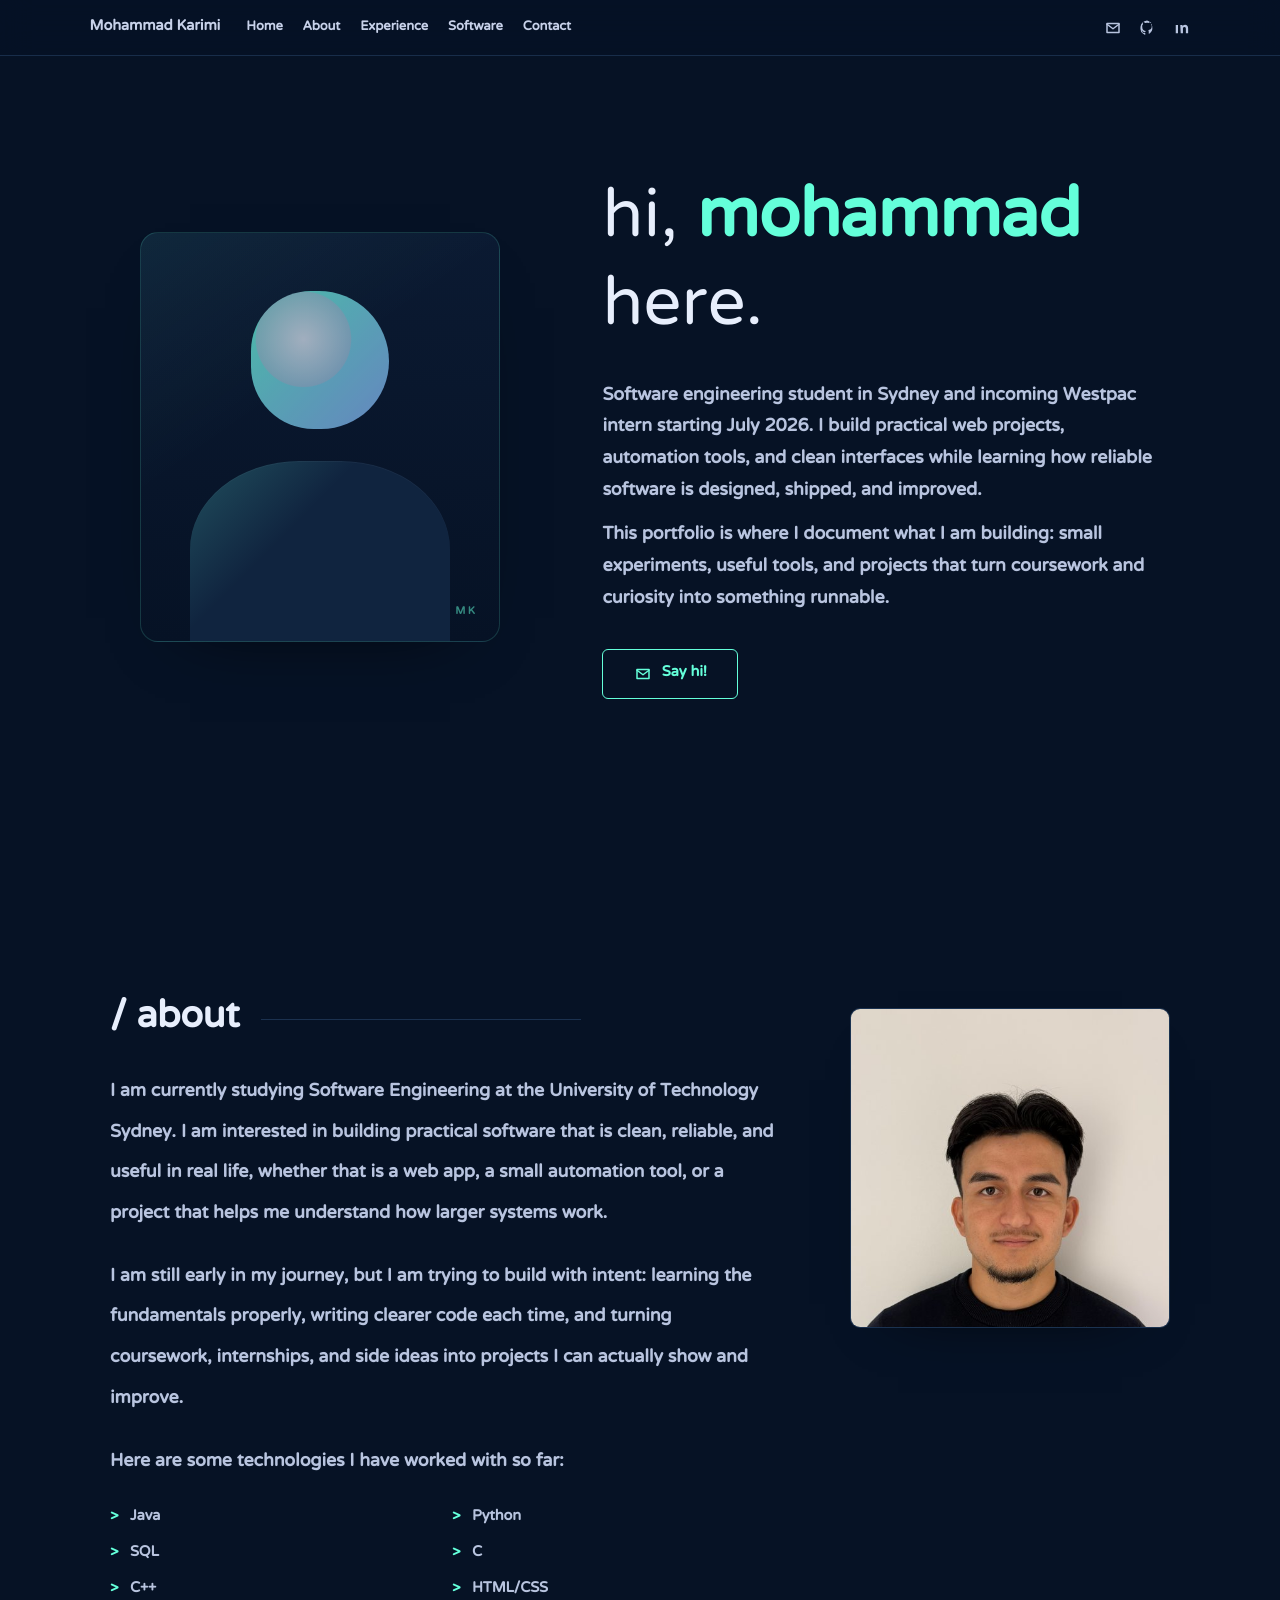
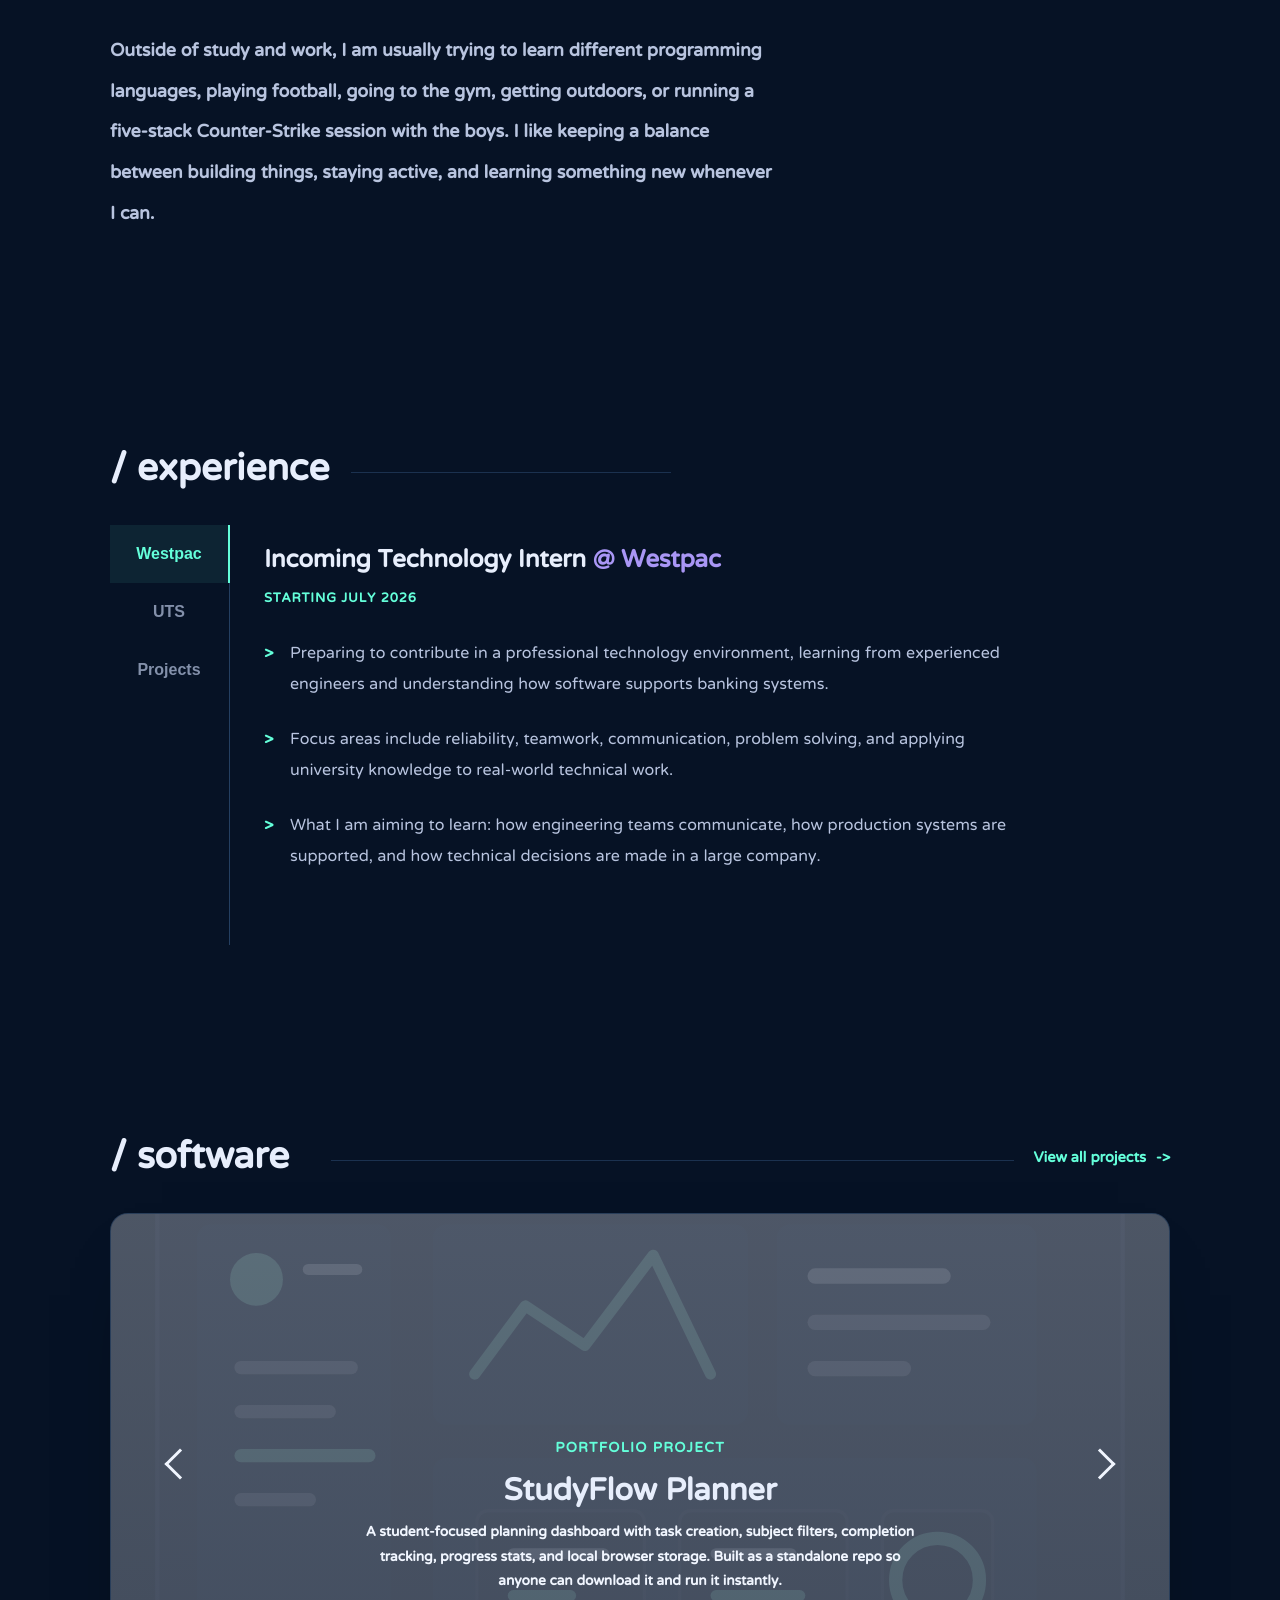
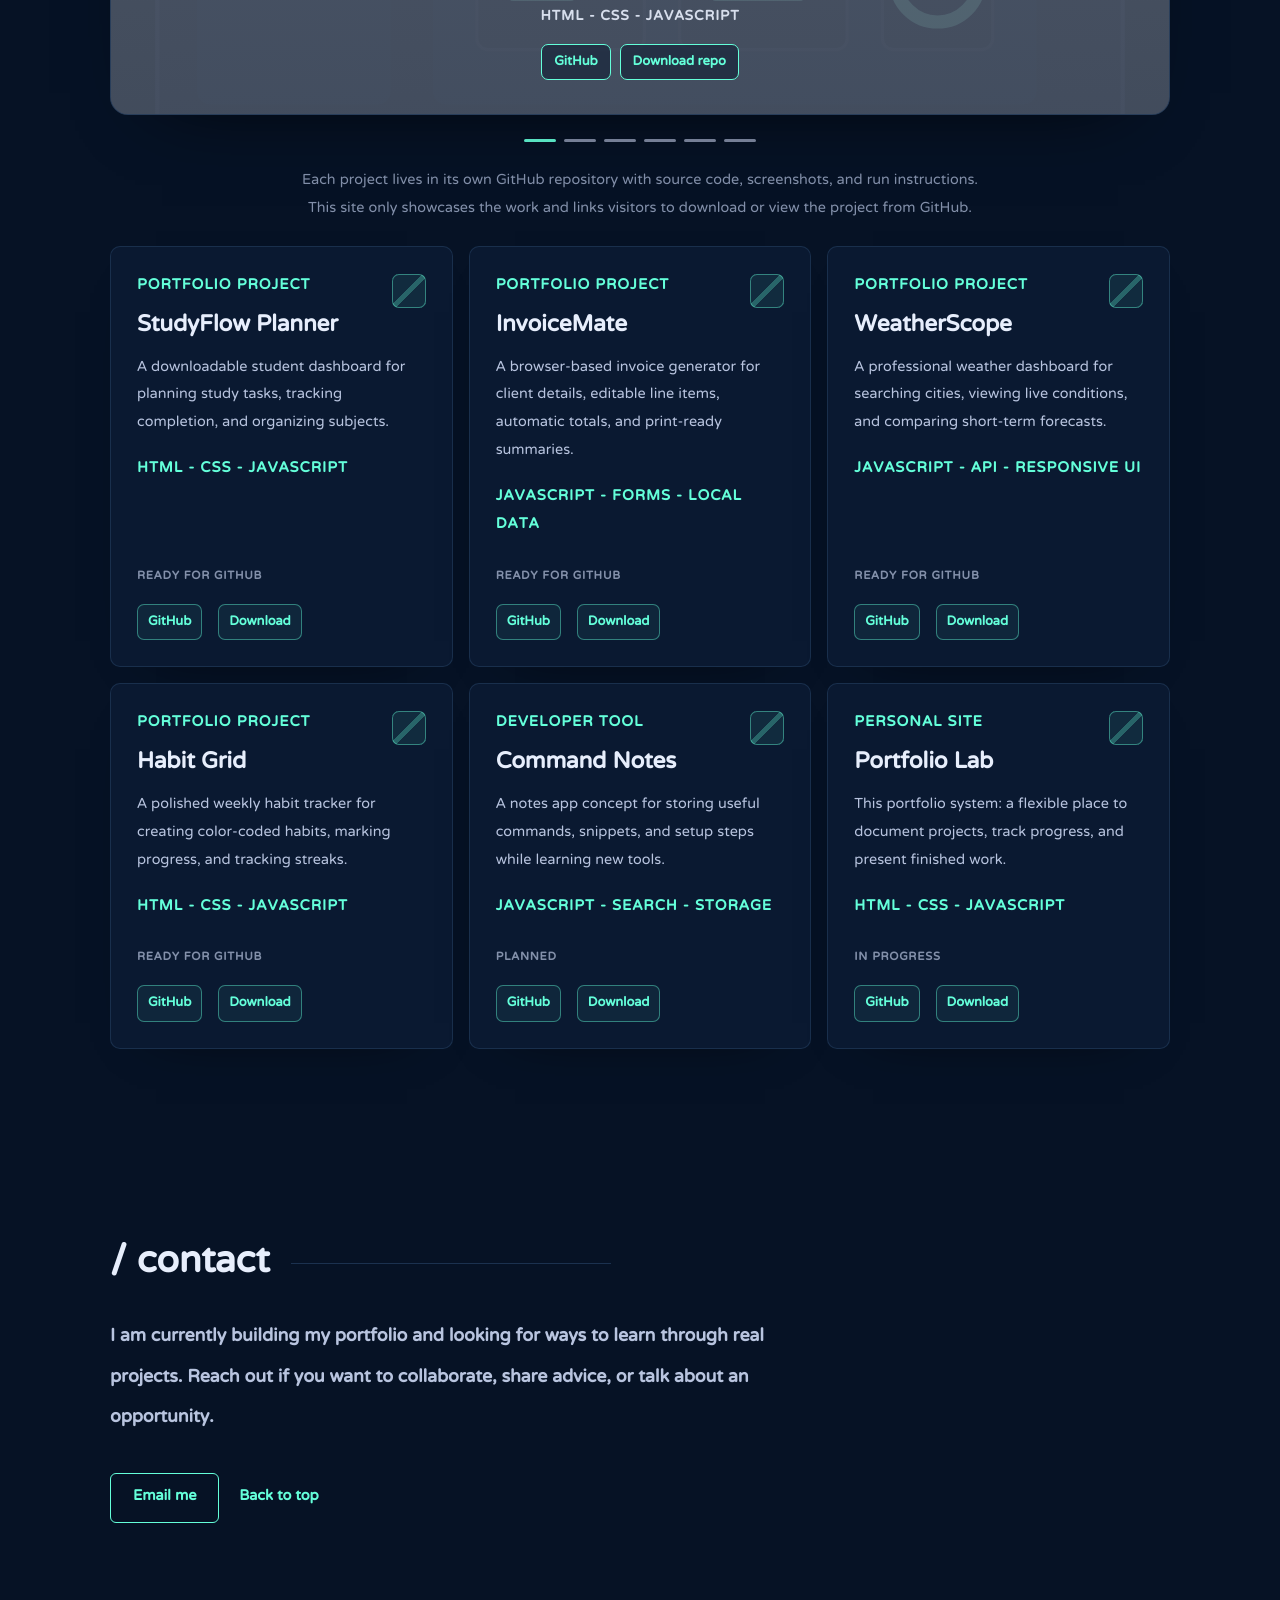
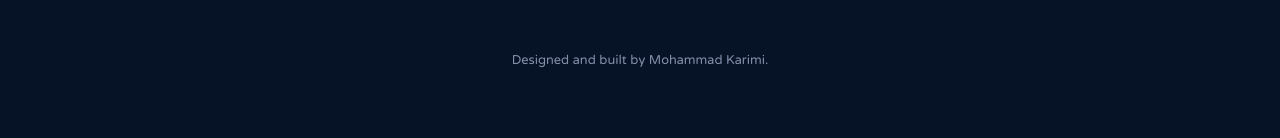
==== commit cb63b367: "Add about portrait photo" ====
--- a/index.html
+++ b/index.html
@@ -134,8 +134,7 @@
           </p>
         </div>
         <figure class="portrait-card">
-          <img src="assets/about-photo-placeholder.svg" alt="Photo placeholder for Mohammad" />
-          <figcaption>Photo placeholder - replace this with your own image later.</figcaption>
+          <img src="assets/about-photo.jpg" alt="Mohammad Karimi portrait" />
         </figure>
       </section>
 
--- a/styles.css
+++ b/styles.css
@@ -430,6 +430,7 @@
   width: 100%;
   aspect-ratio: 1 / 1;
   object-fit: cover;
+  object-position: center 18%;
 }
 
 .portrait-card figcaption {
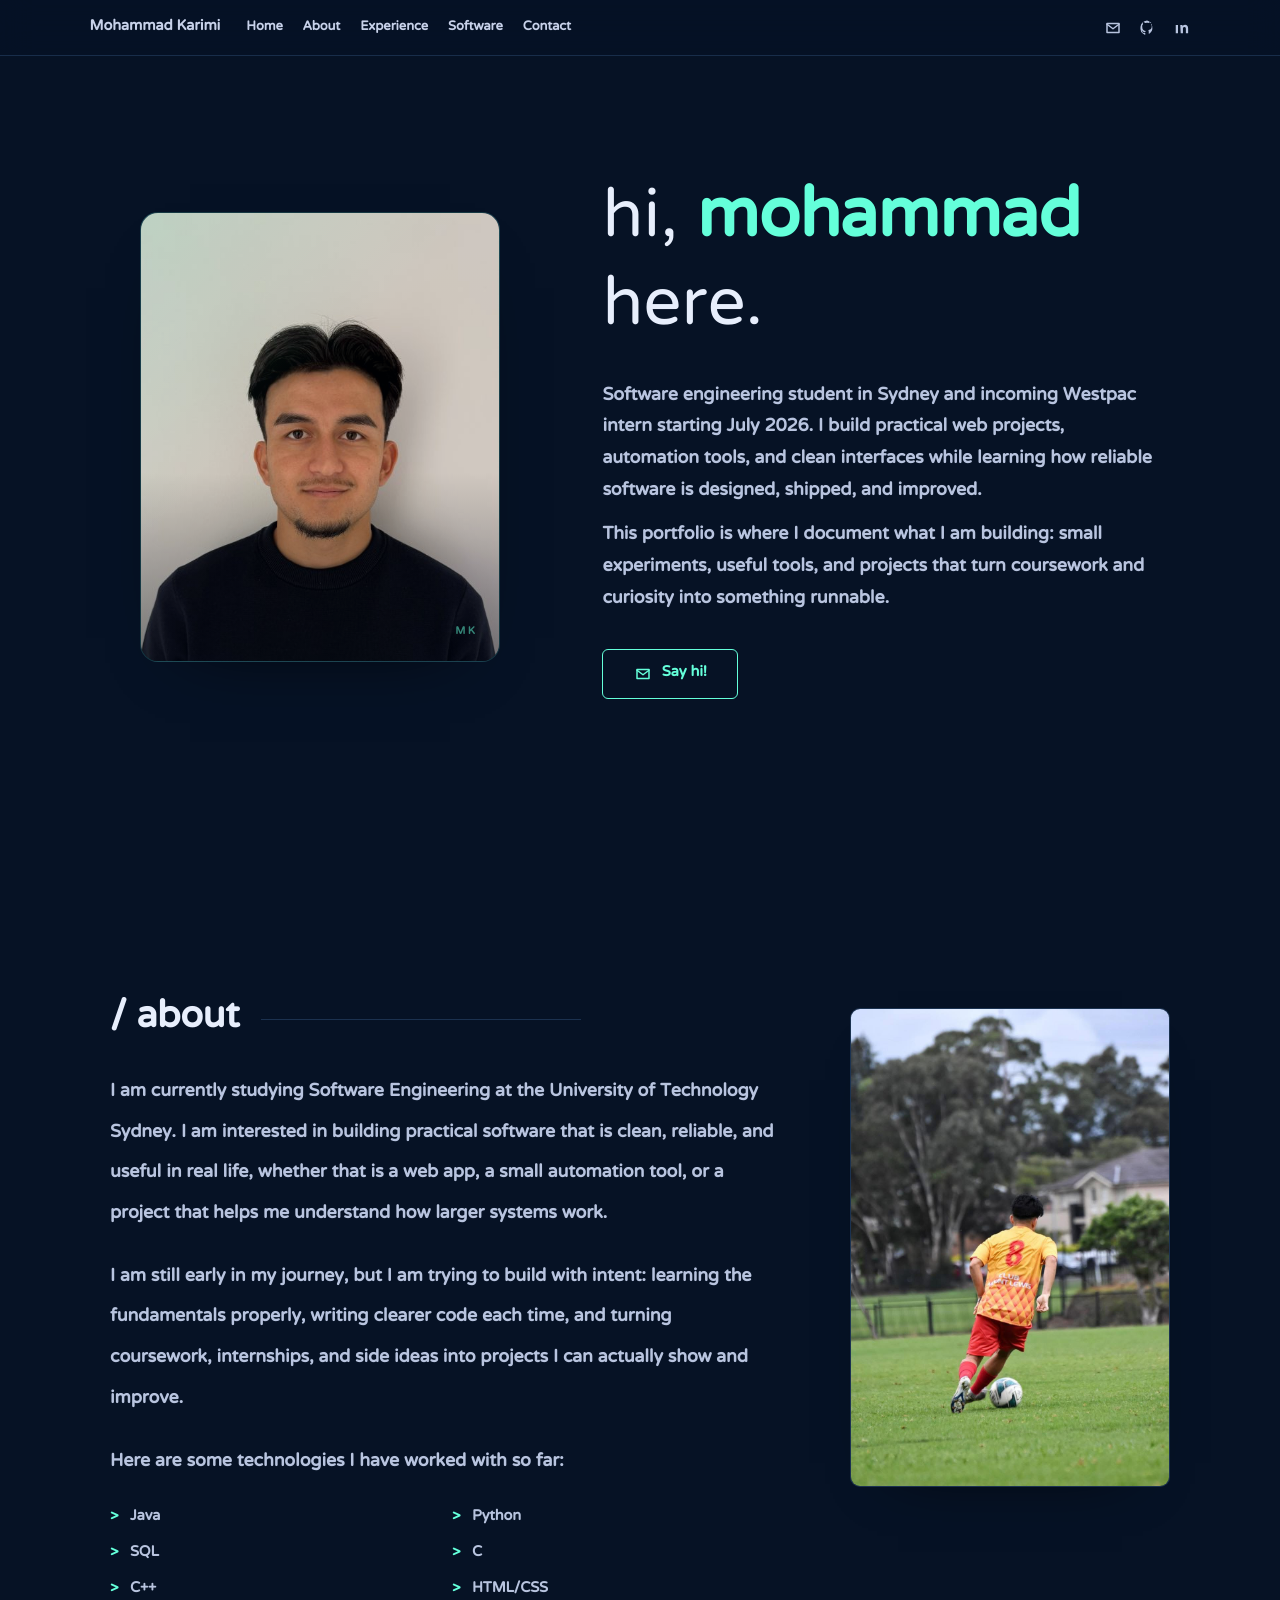
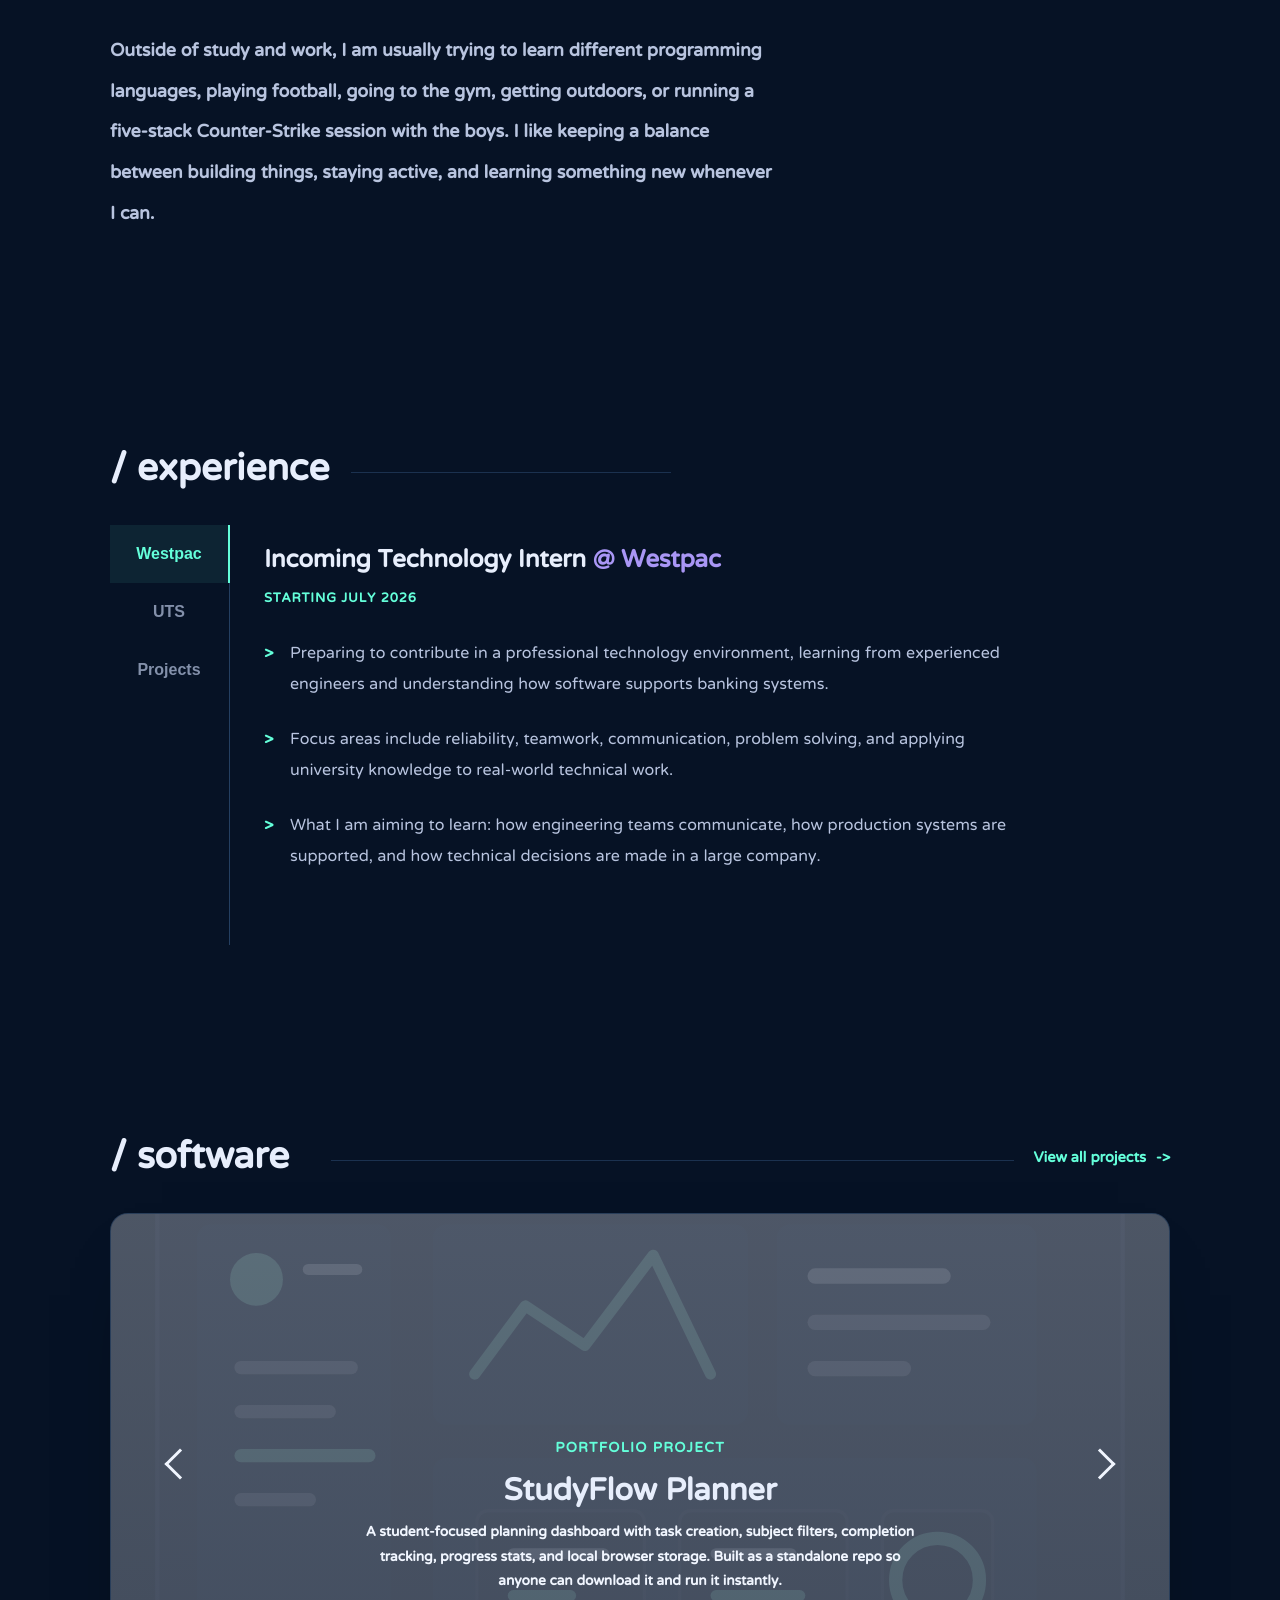
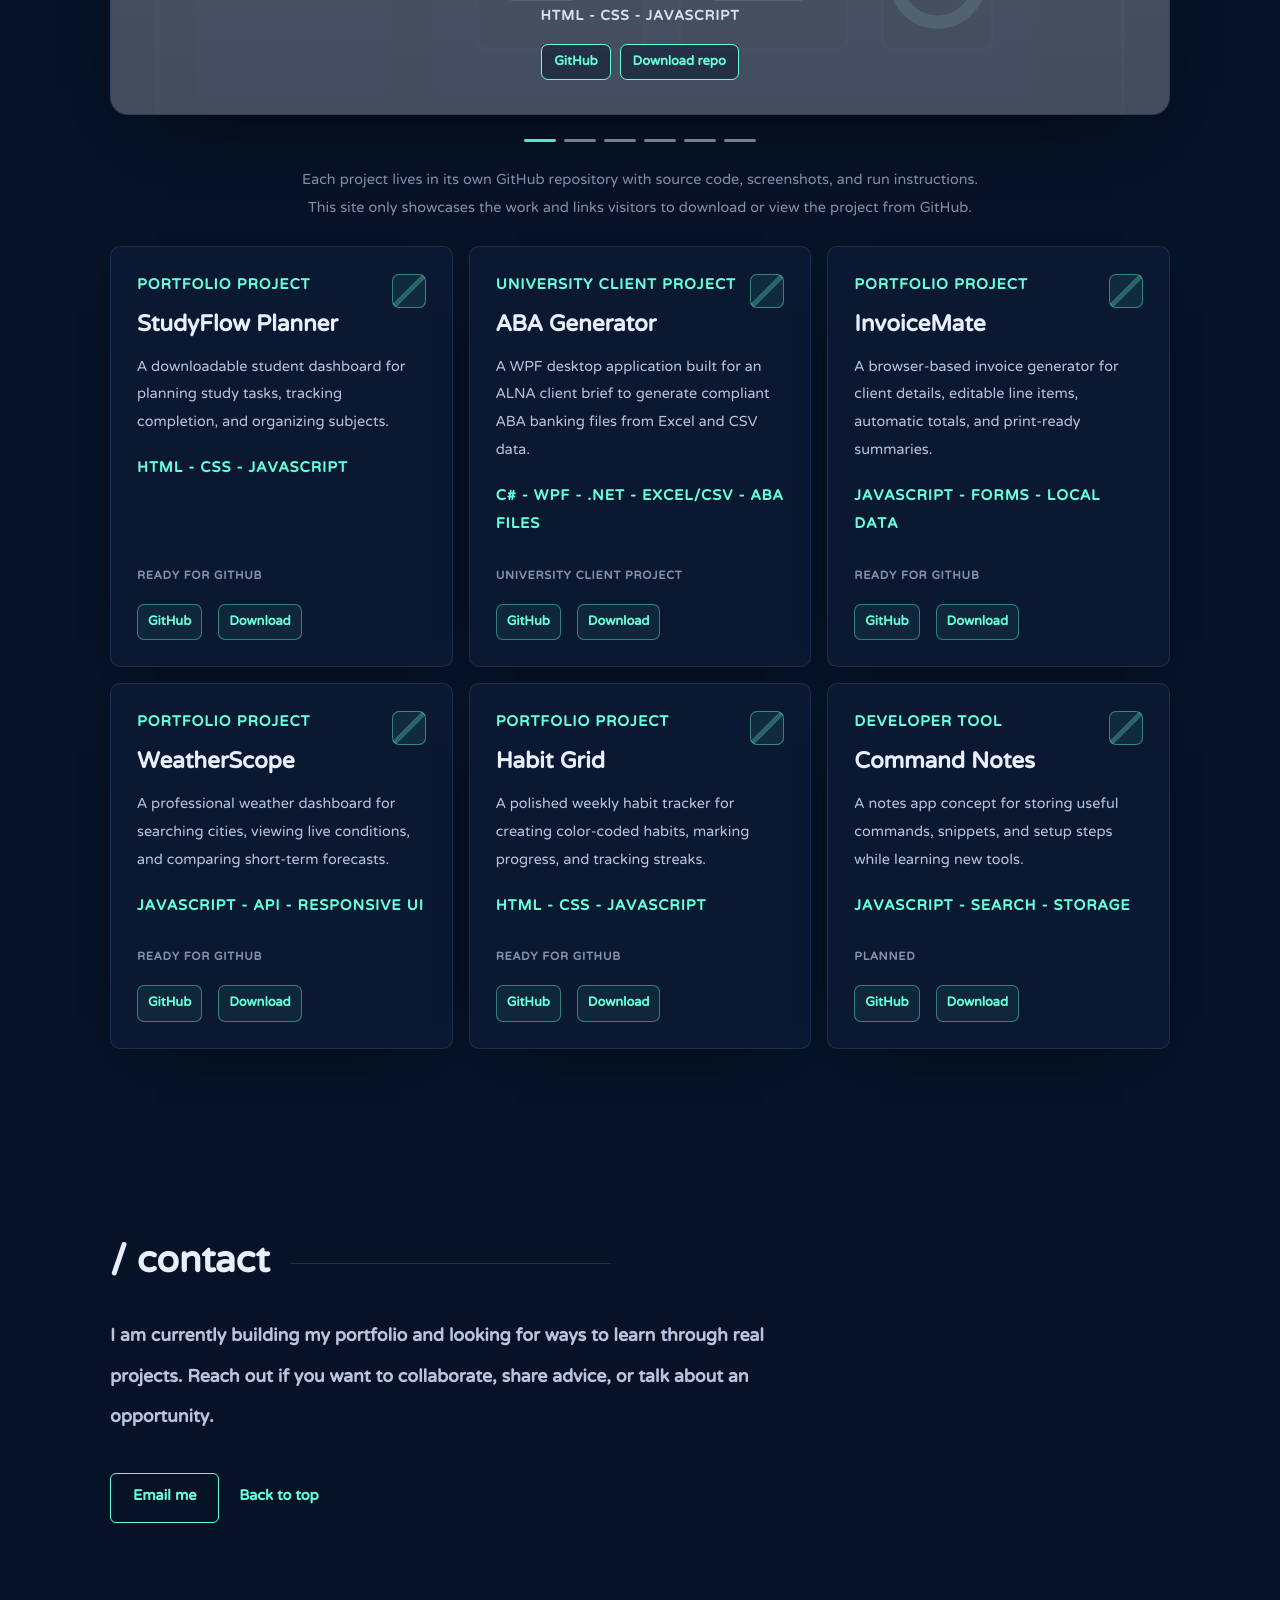
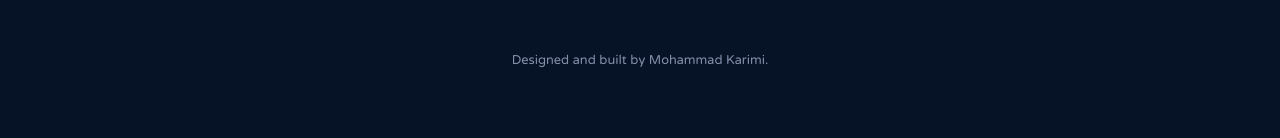
==== commit b6c1cd6b: "Update portfolio images and cache assets" ====
--- a/index.html
+++ b/index.html
@@ -14,7 +14,7 @@
       href="https://fonts.googleapis.com/css2?family=NTR&display=swap"
       rel="stylesheet"
     />
-    <link rel="stylesheet" href="styles.css" />
+    <link rel="stylesheet" href="styles.css?v=20260630-aba-photo" />
   </head>
   <body>
     <header class="site-header">
@@ -70,7 +70,8 @@
     <main id="content">
       <section class="intro section" id="intro">
         <div class="intro-grid fade-in">
-          <div class="dot-portrait" aria-hidden="true">
+          <div class="dot-portrait">
+            <img src="assets/about-photo.jpg" alt="Mohammad Karimi portrait" />
             <span></span>
           </div>
 
@@ -134,7 +135,7 @@
           </p>
         </div>
         <figure class="portrait-card">
-          <img src="assets/about-photo.jpg" alt="Mohammad Karimi portrait" />
+          <img src="assets/about-football.jpg" alt="Mohammad Karimi playing football" />
         </figure>
       </section>
 
@@ -313,6 +314,6 @@
       <p>Designed and built by Mohammad Karimi.</p>
     </footer>
 
-    <script src="script.js"></script>
+    <script src="script.js?v=20260630-aba-photo"></script>
   </body>
 </html>
--- a/styles.css
+++ b/styles.css
@@ -269,7 +269,7 @@
 .dot-portrait {
   position: relative;
   width: min(100%, 360px);
-  height: 410px;
+  aspect-ratio: 4 / 5;
   justify-self: end;
   overflow: hidden;
   border: 1px solid rgba(100, 255, 218, 0.16);
@@ -280,34 +280,21 @@
   box-shadow: 0 26px 70px -50px #000;
 }
 
-.dot-portrait::before {
-  content: "";
-  position: absolute;
-  left: 50%;
-  top: 58px;
-  width: 138px;
-  height: 138px;
-  border-radius: 46% 54% 52% 48%;
-  background:
-    radial-gradient(circle at 38% 35%, rgba(231, 238, 252, 0.95), rgba(184, 196, 223, 0.6) 38%, transparent 39%),
-    linear-gradient(135deg, #64ffda, #8eb6ff);
-  opacity: 0.7;
-  transform: translateX(-50%);
-  filter: blur(0.2px);
+.dot-portrait img {
+  width: 100%;
+  height: 100%;
+  object-fit: cover;
+  object-position: center 18%;
+  opacity: 0.92;
 }
 
 .dot-portrait span {
   position: absolute;
-  left: 50%;
-  bottom: -30px;
-  width: 260px;
-  height: 210px;
-  border-radius: 42% 42% 0 0;
+  inset: 0;
   background:
-    linear-gradient(135deg, rgba(100, 255, 218, 0.2), transparent 36%),
-    #10243f;
-  transform: translateX(-50%);
-  box-shadow: inset 0 1px 0 rgba(255, 255, 255, 0.04);
+    linear-gradient(135deg, rgba(100, 255, 218, 0.16), transparent 42%),
+    linear-gradient(180deg, transparent 58%, rgba(3, 9, 20, 0.42));
+  pointer-events: none;
 }
 
 .dot-portrait::after {
@@ -428,9 +415,7 @@
 
 .portrait-card img {
   width: 100%;
-  aspect-ratio: 1 / 1;
-  object-fit: cover;
-  object-position: center 18%;
+  height: auto;
 }
 
 .portrait-card figcaption {
@@ -900,20 +885,8 @@
 
   .dot-portrait {
     width: min(100%, 260px);
-    height: 290px;
     justify-self: center;
     order: 1;
-  }
-
-  .dot-portrait::before {
-    width: 100px;
-    height: 100px;
-    top: 44px;
-  }
-
-  .dot-portrait span {
-    width: 190px;
-    height: 155px;
   }
 
   .intro-copy-block {
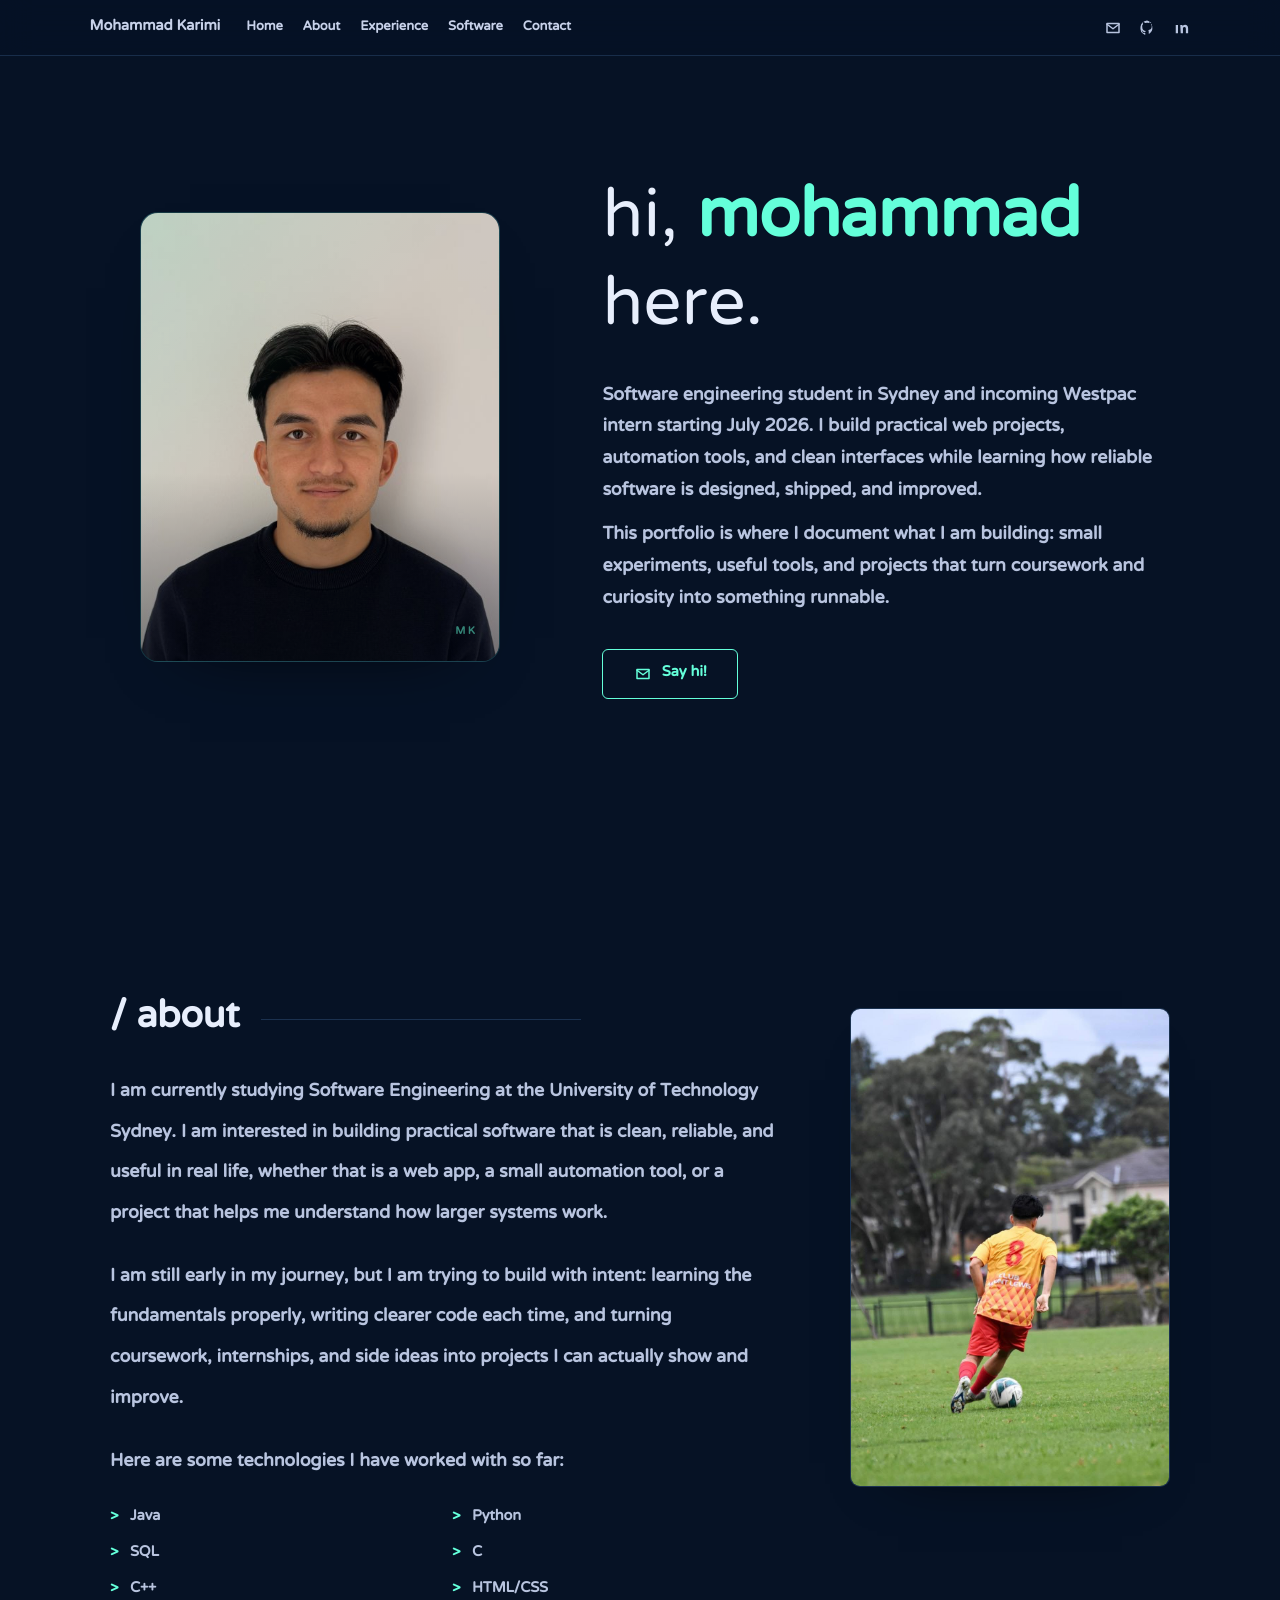
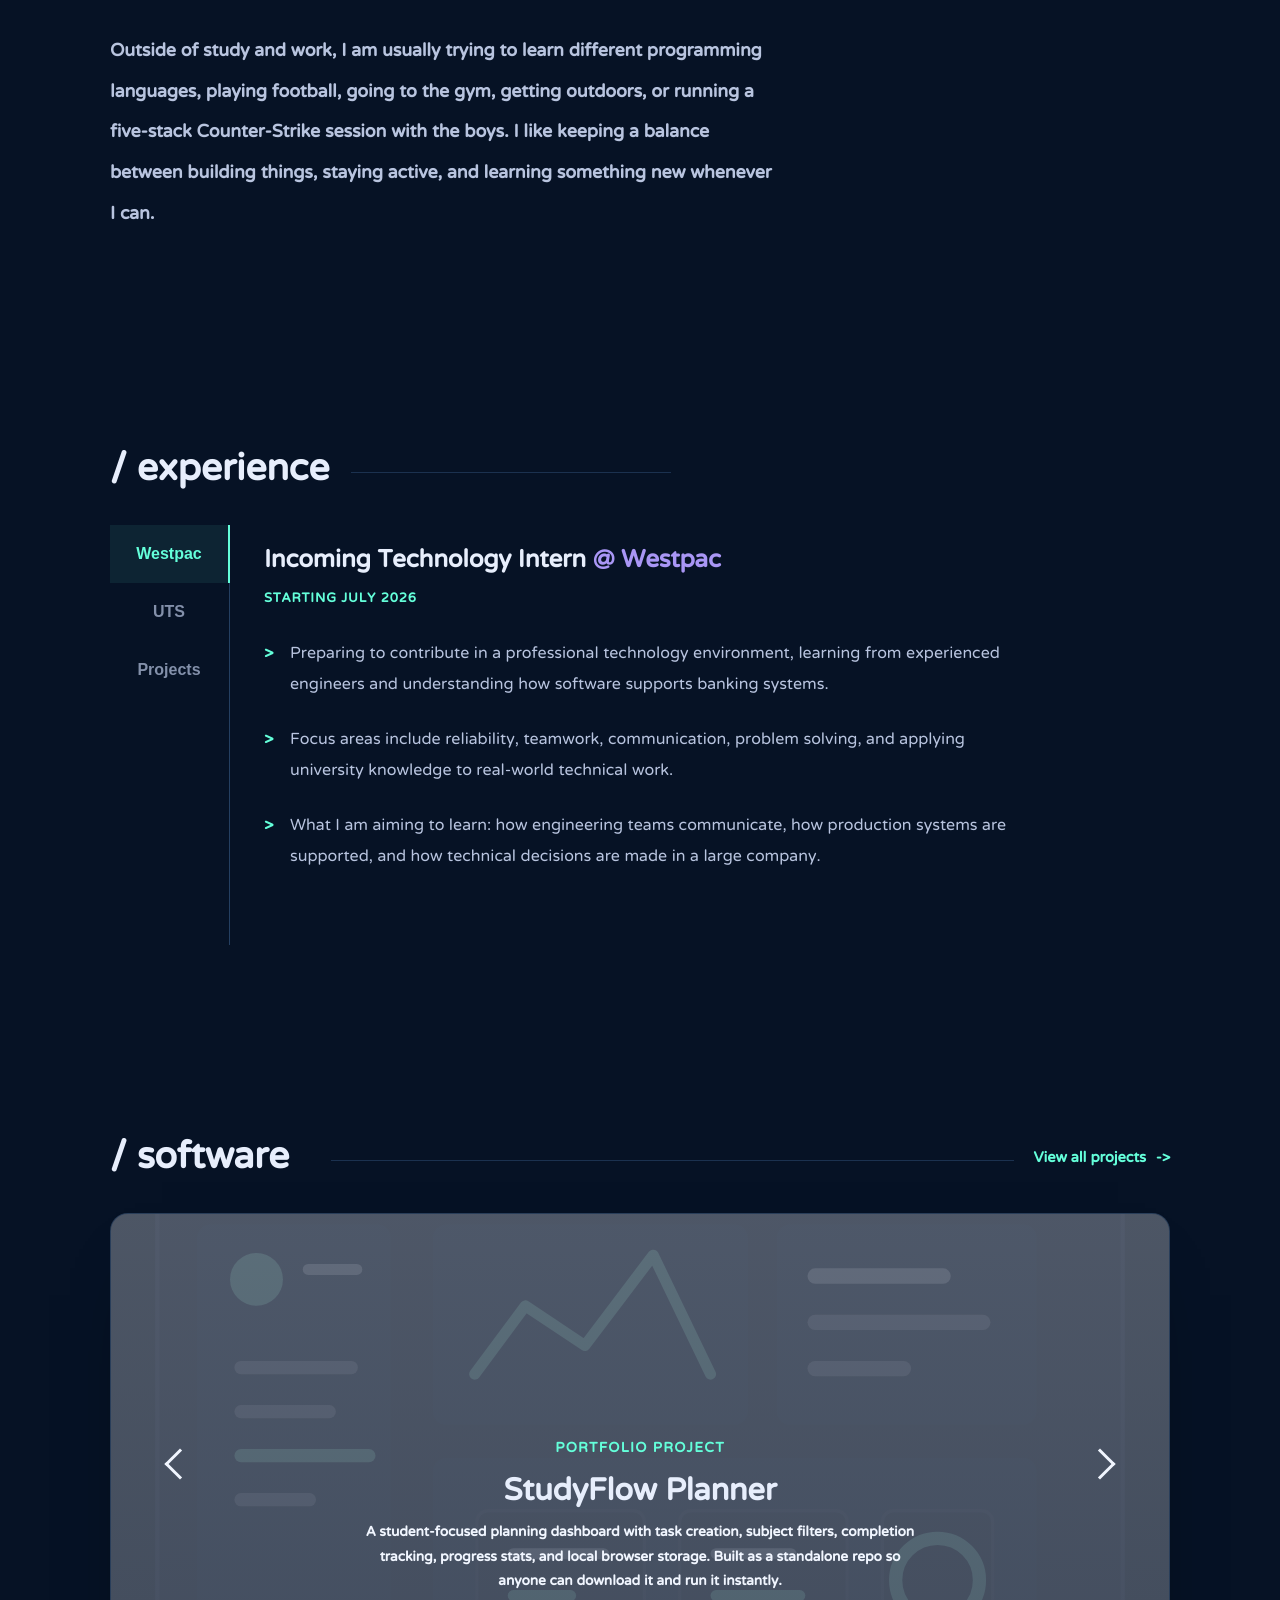
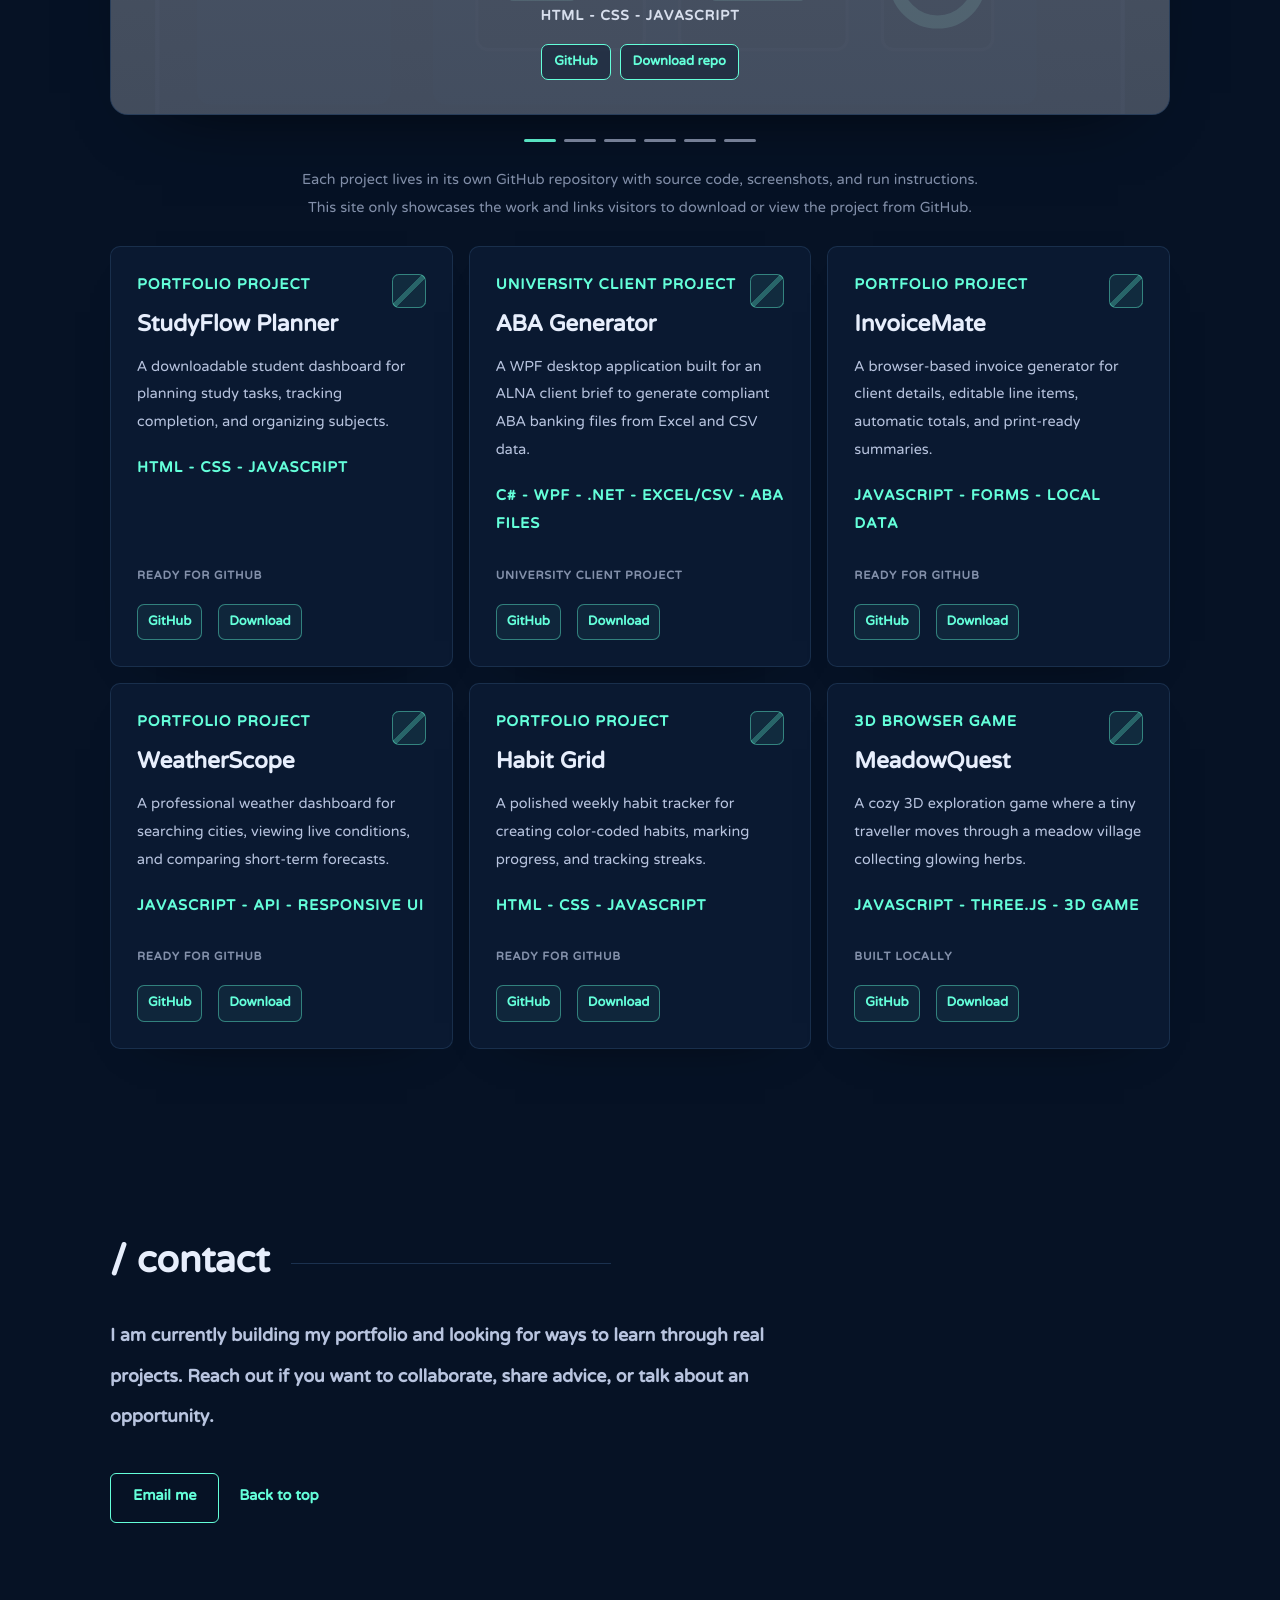
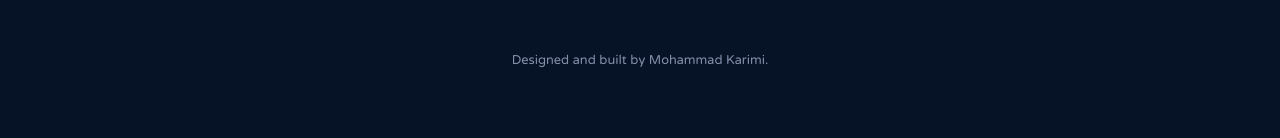
==== commit 4394cd24: "Replace Command Notes with MeadowQuest" ====
--- a/index.html
+++ b/index.html
@@ -314,6 +314,6 @@
       <p>Designed and built by Mohammad Karimi.</p>
     </footer>
 
-    <script src="script.js?v=20260630-aba-photo"></script>
+    <script src="script.js?v=20260630-meadowquest"></script>
   </body>
 </html>
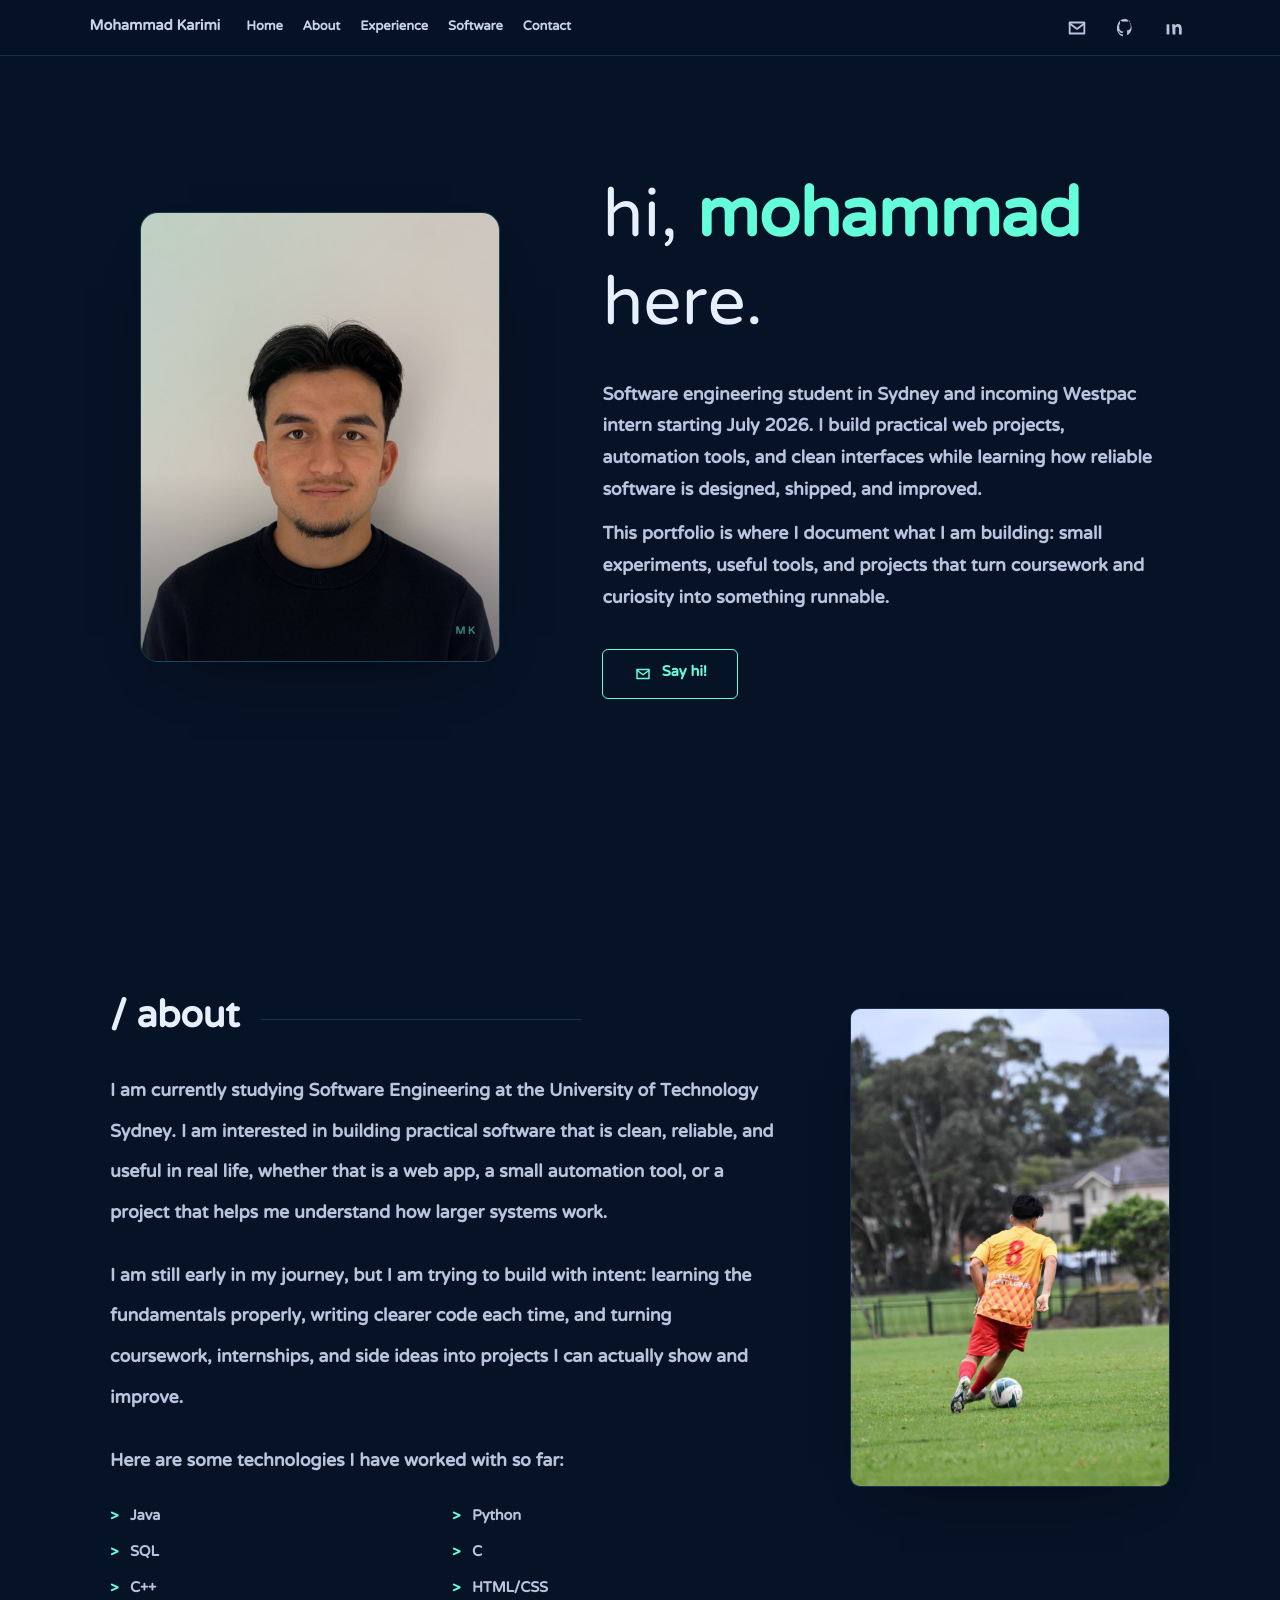
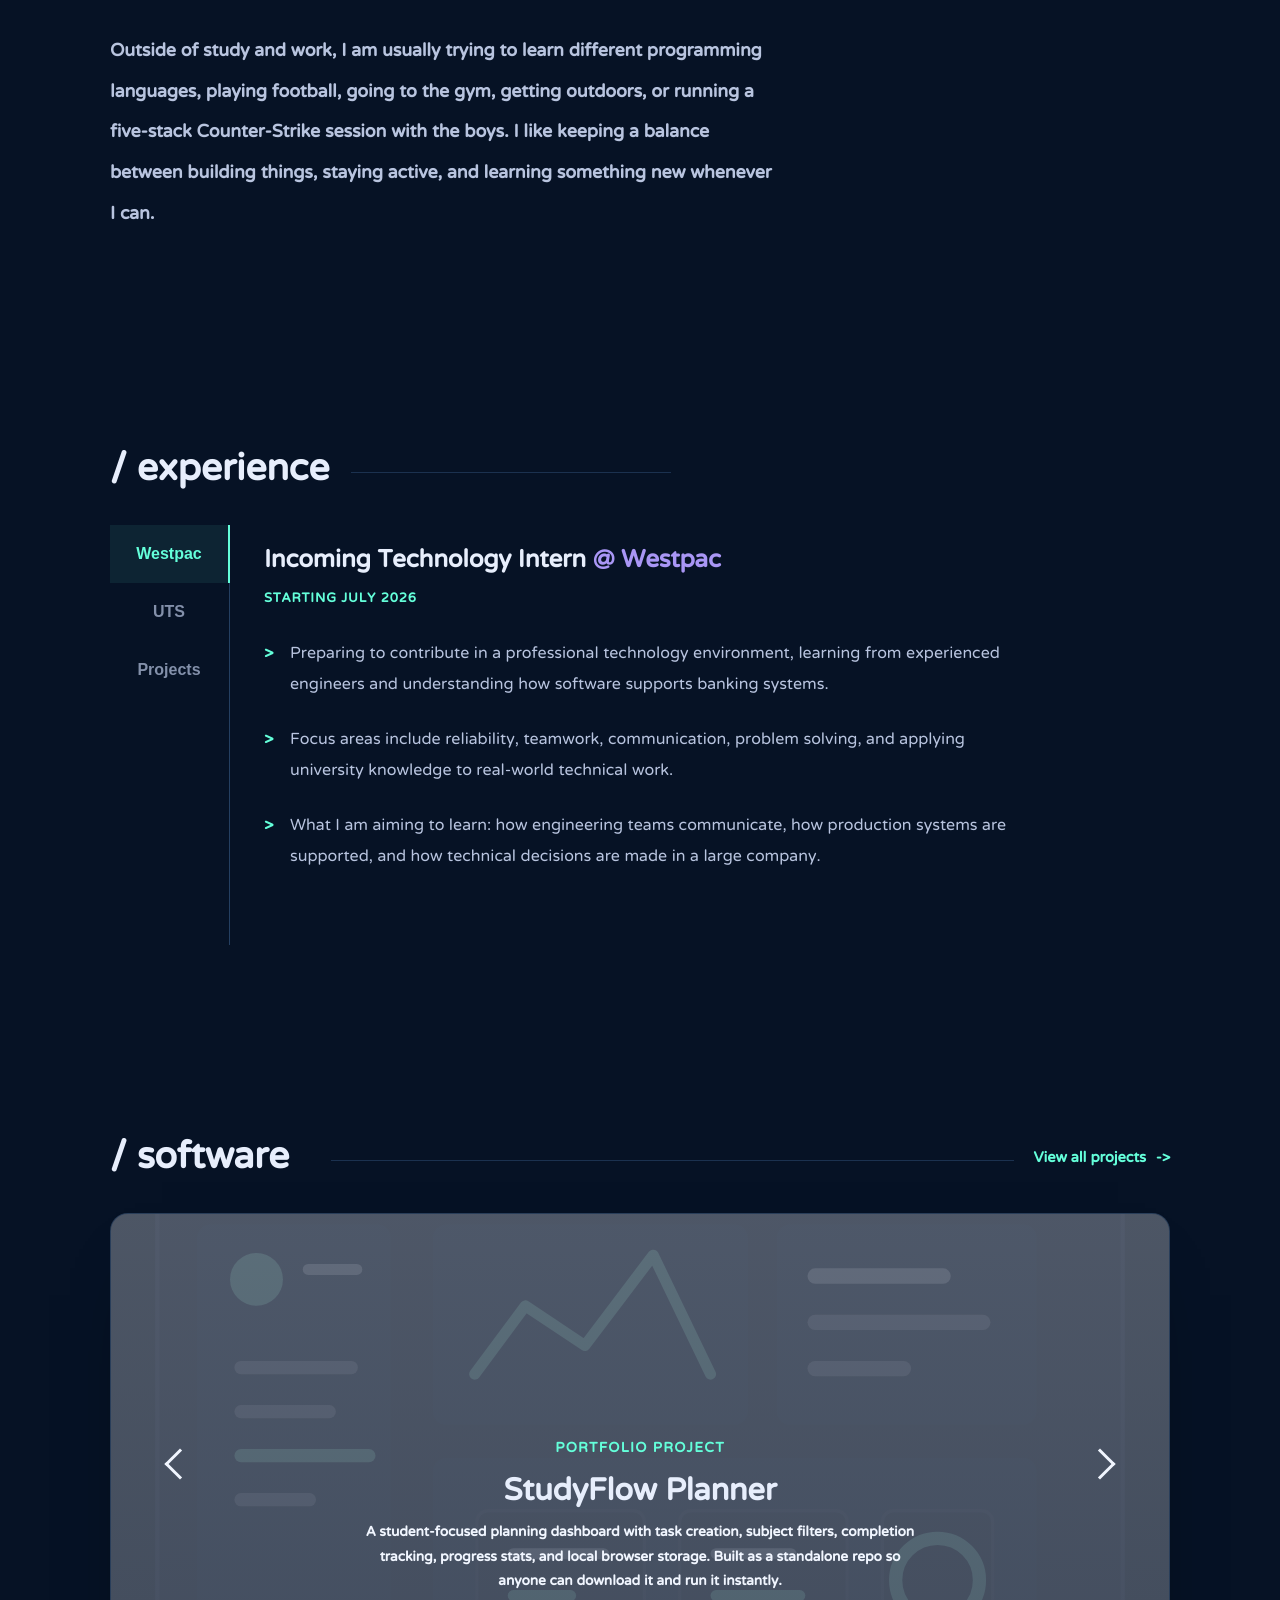
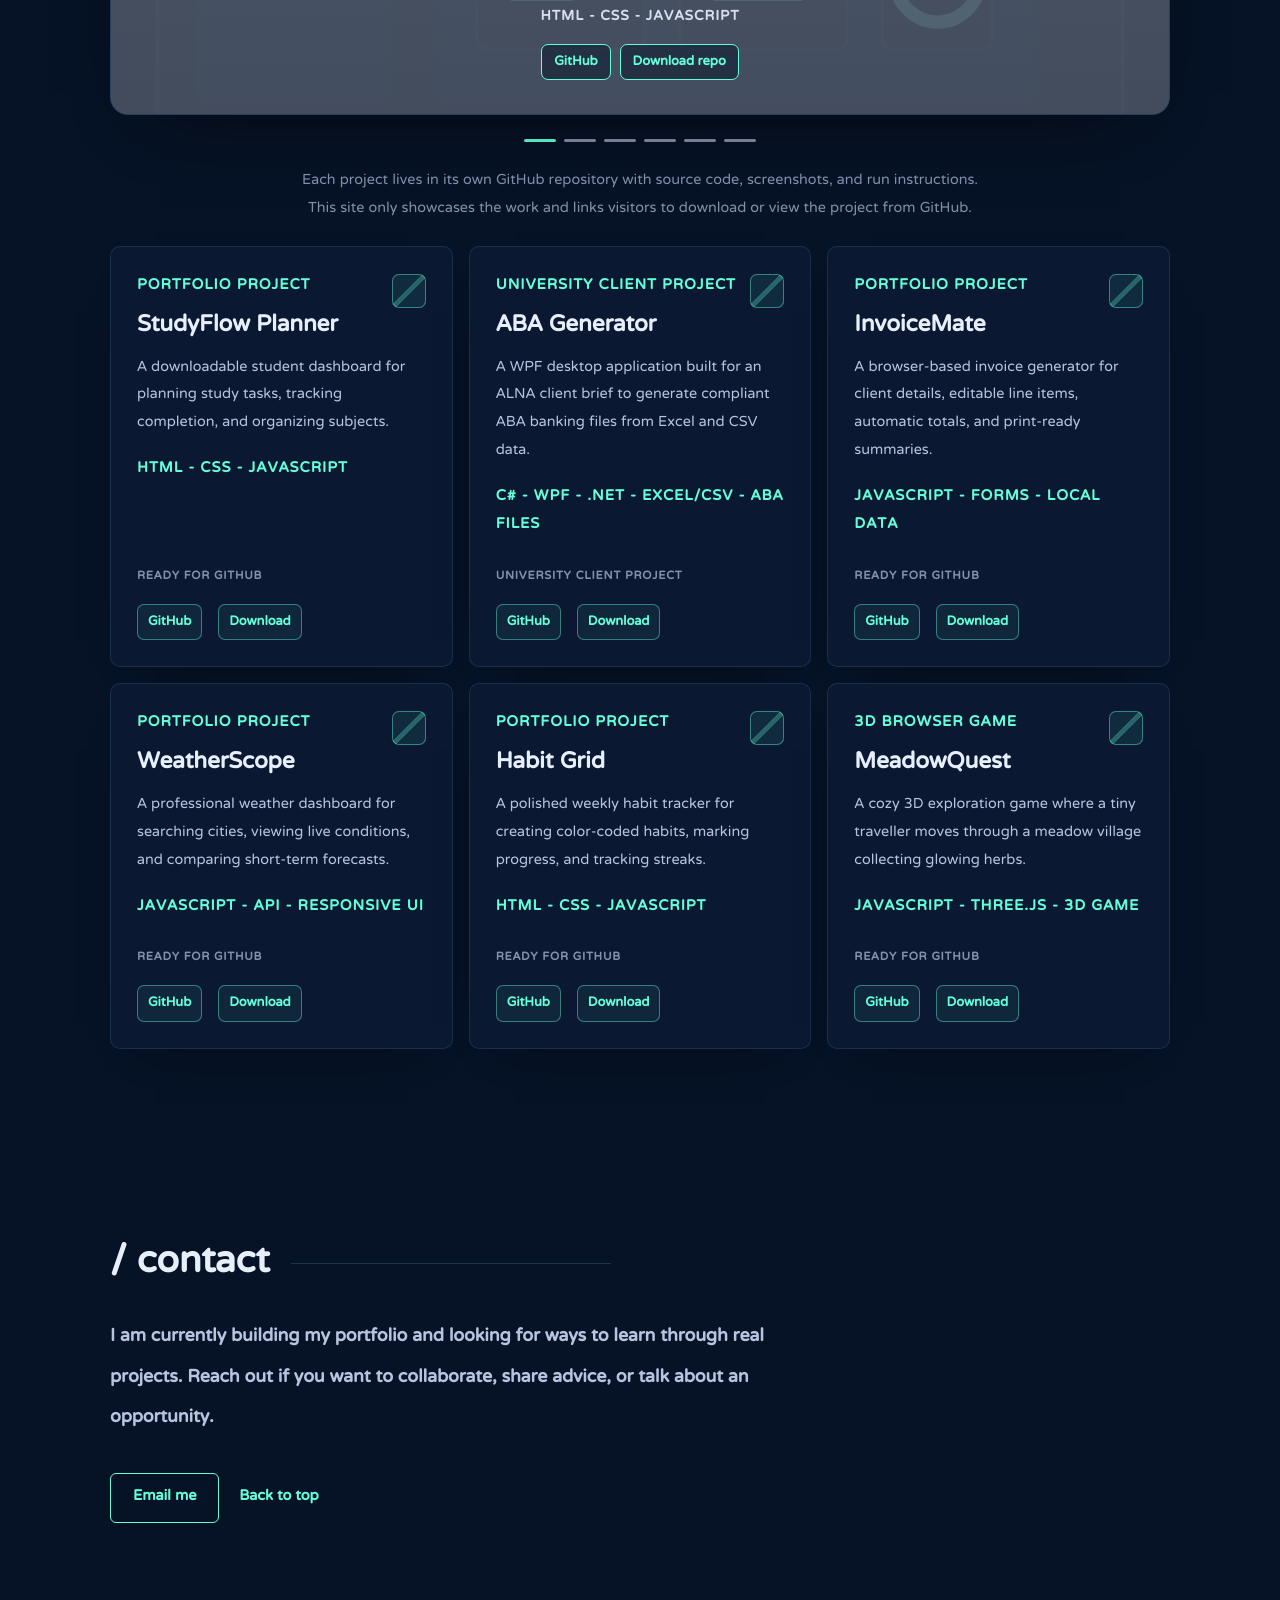
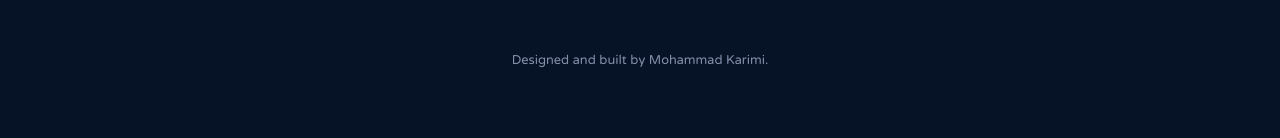
==== commit 7f25bdcf: "Update header links and icon sizing" ====
--- a/index.html
+++ b/index.html
@@ -19,7 +19,7 @@
   <body>
     <header class="site-header">
       <div class="nav-left">
-        <a class="brand" href="#intro" aria-label="Mohammad Karimi home">Mohammad Karimi</a>
+        <a class="brand" href="./" data-refresh-home aria-label="Refresh Mohammad Karimi home">Mohammad Karimi</a>
         <button class="nav-toggle" type="button" aria-expanded="false" aria-controls="site-nav">
           <span></span>
           <span></span>
@@ -314,6 +314,6 @@
       <p>Designed and built by Mohammad Karimi.</p>
     </footer>
 
-    <script src="script.js?v=20260630-meadowquest"></script>
+    <script src="script.js?v=20260630-header-links"></script>
   </body>
 </html>
--- a/styles.css
+++ b/styles.css
@@ -118,15 +118,28 @@
 .social-nav {
   display: flex;
   align-items: center;
-  gap: 16px;
+  gap: 14px;
 }
 
 .social-nav a {
   display: inline-flex;
+  align-items: center;
+  justify-content: center;
+  width: 34px;
+  height: 34px;
   color: var(--text);
 }
 
-.social-nav svg,
+.social-nav svg {
+  width: 22px;
+  height: 22px;
+  fill: none;
+  stroke: currentColor;
+  stroke-width: 2;
+  stroke-linecap: round;
+  stroke-linejoin: round;
+}
+
 .say-hi-button svg {
   width: 18px;
   height: 18px;
@@ -851,12 +864,17 @@
   }
 
   .social-nav {
-    gap: 12px;
+    gap: 8px;
+  }
+
+  .social-nav a {
+    width: 30px;
+    height: 30px;
   }
 
   .social-nav svg {
-    width: 17px;
-    height: 17px;
+    width: 20px;
+    height: 20px;
   }
 
   #content {
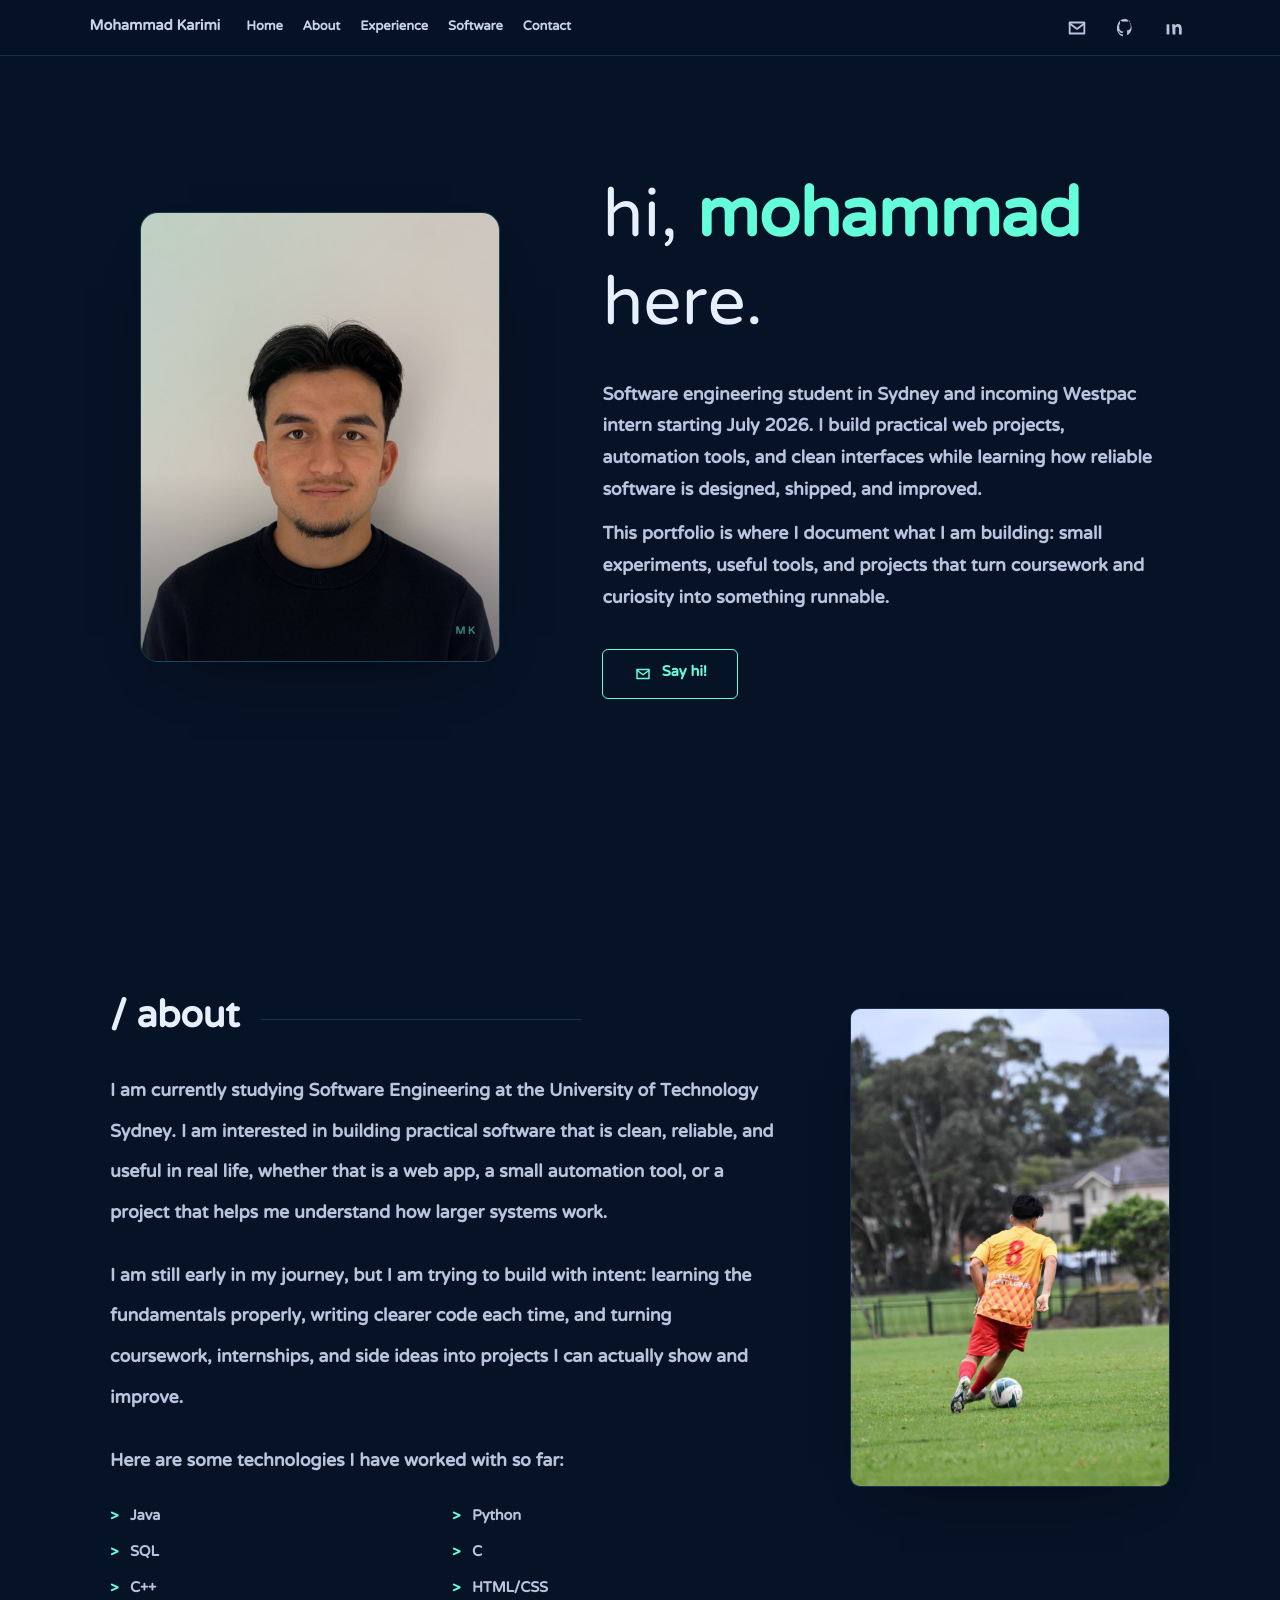
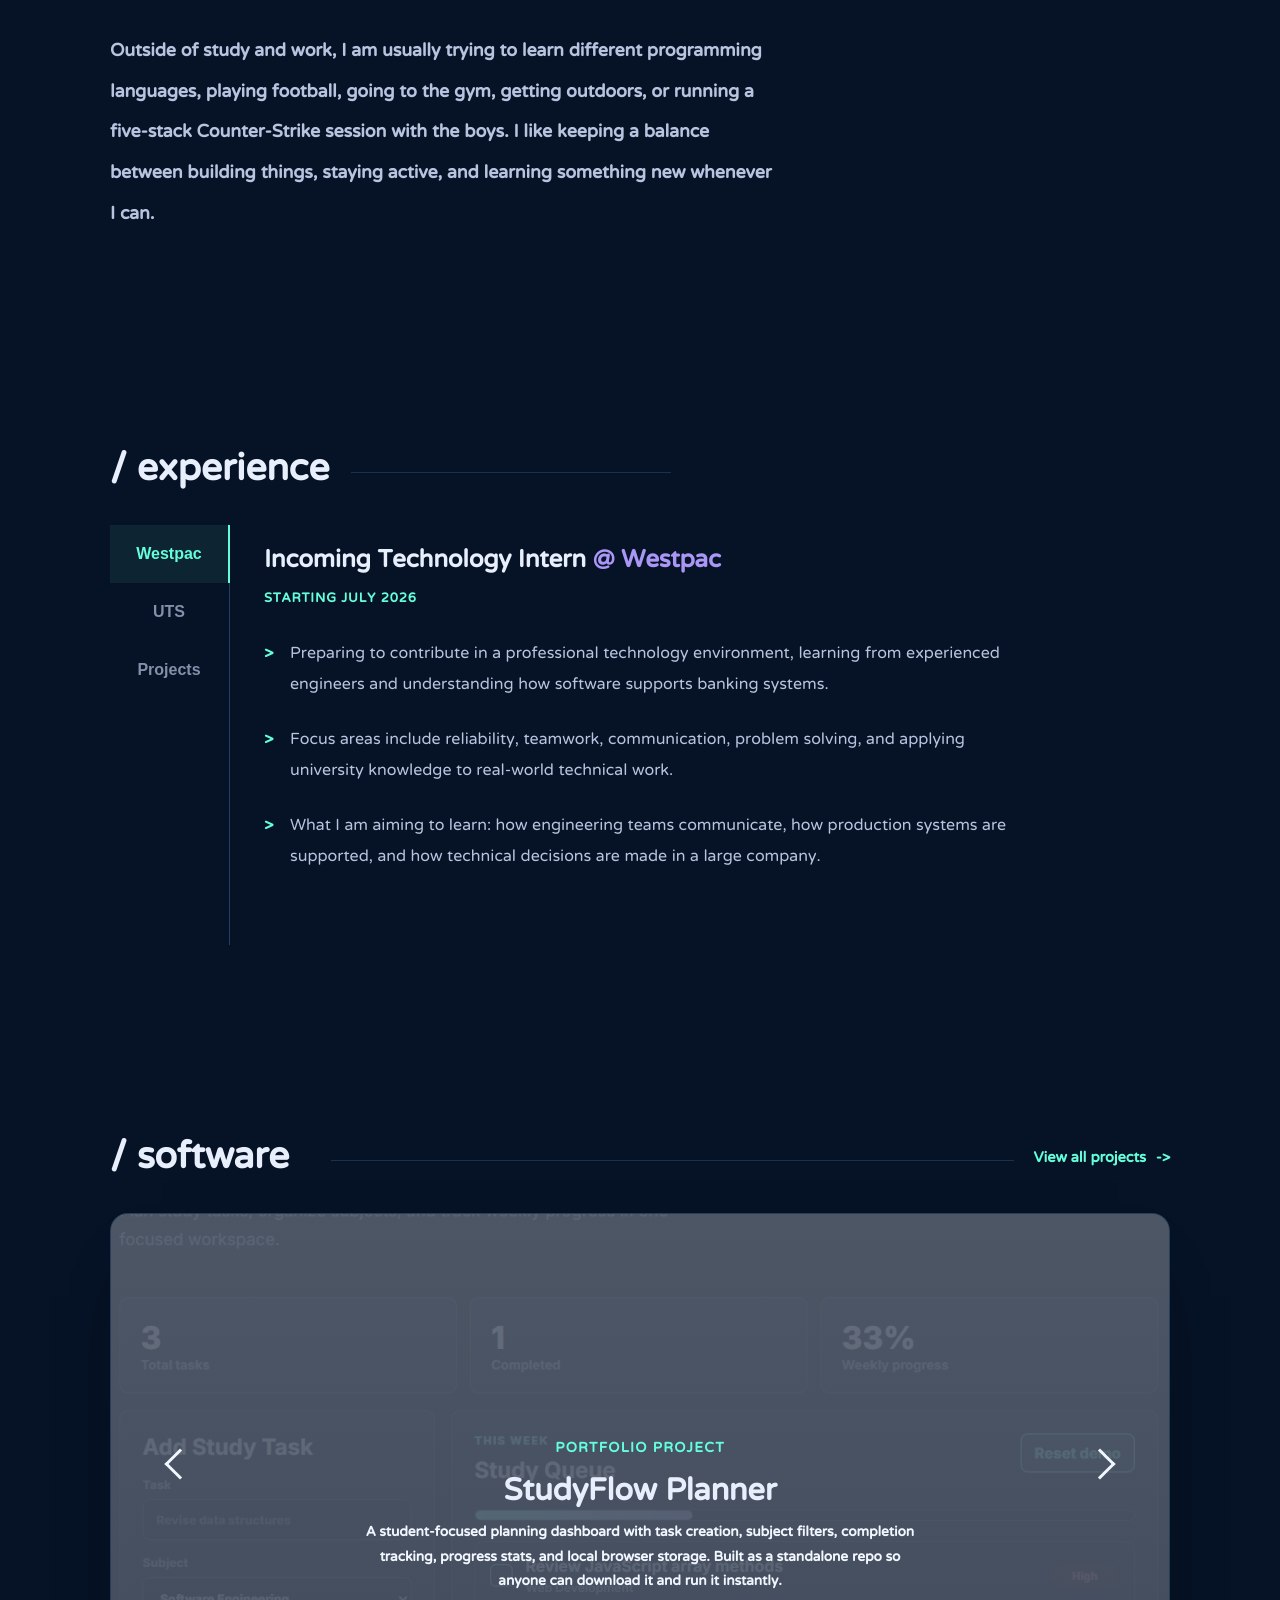
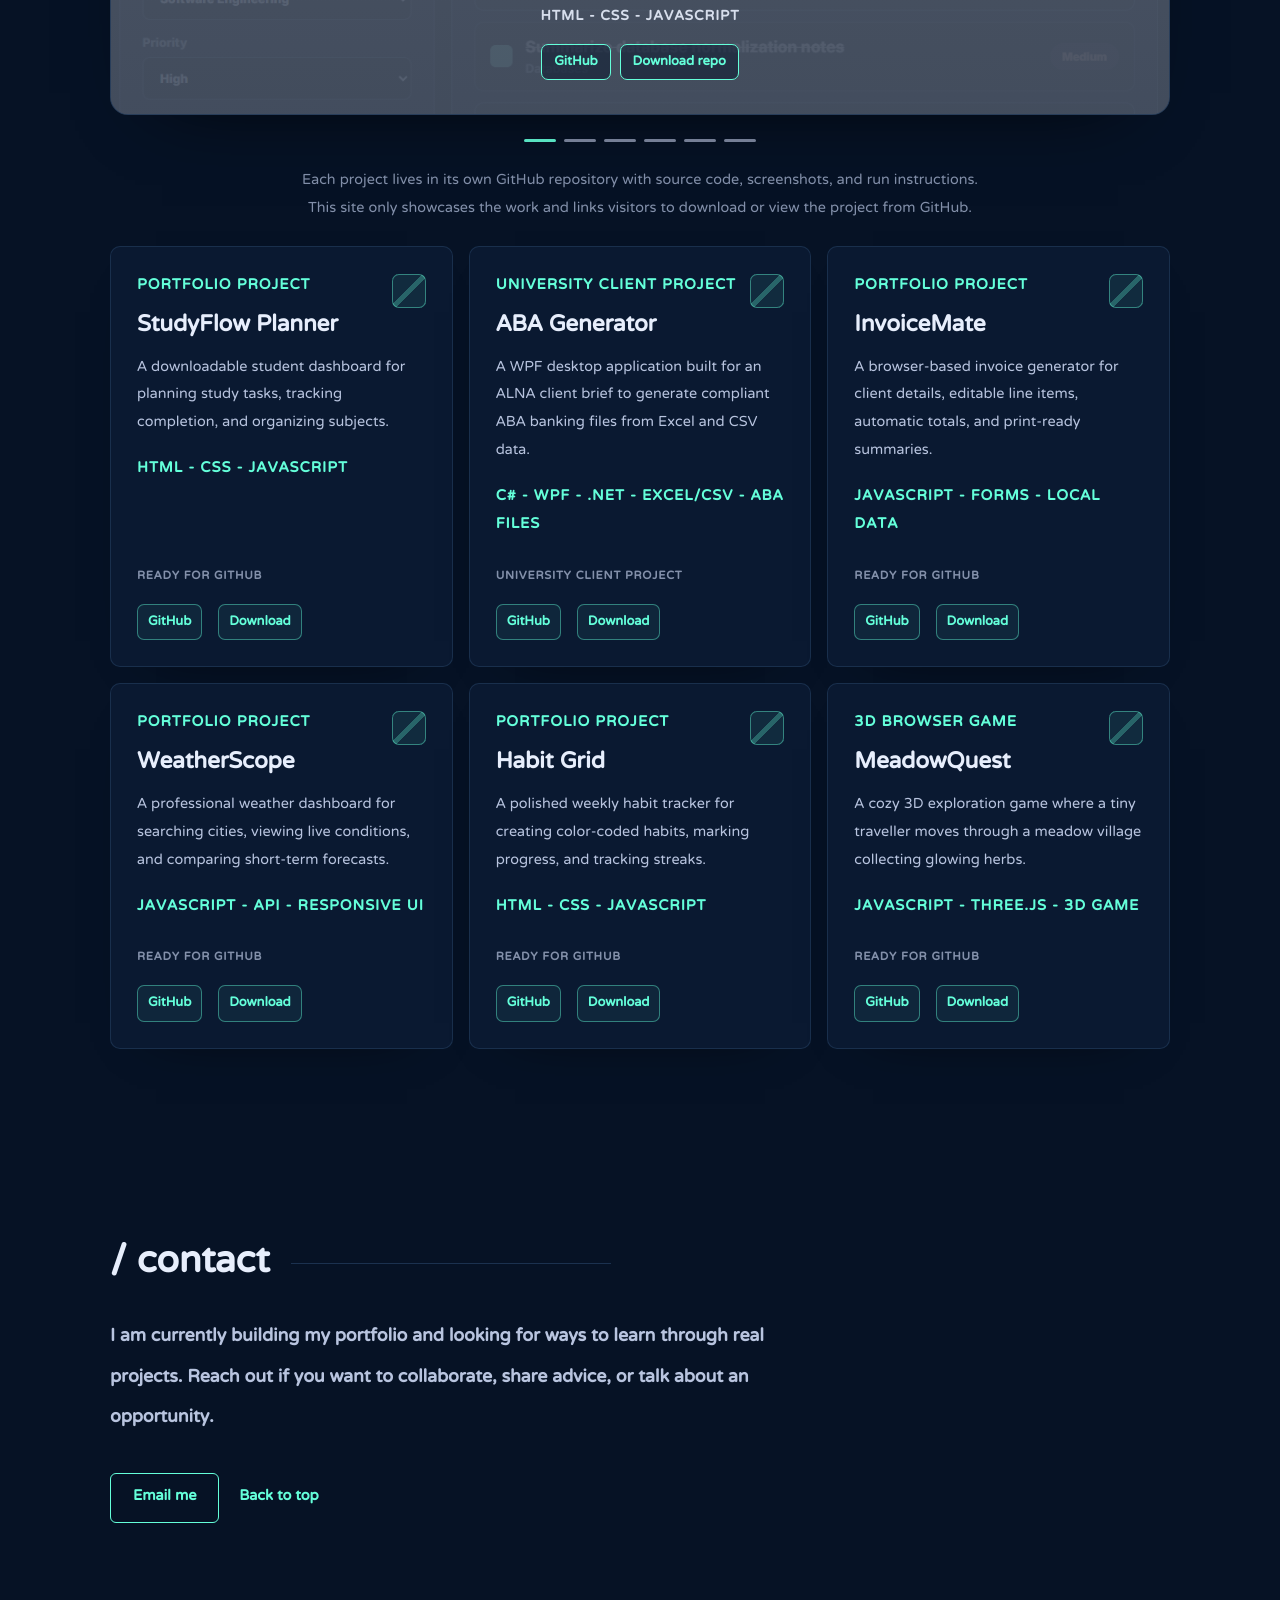
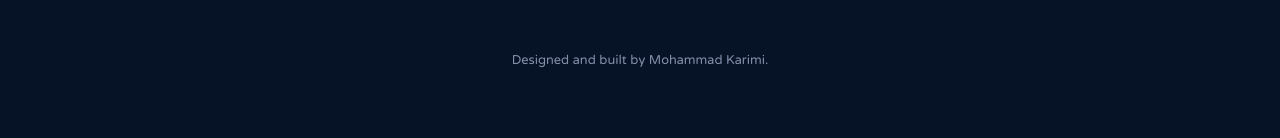
==== commit 5b2978b8: "Add project preview screenshots" ====
--- a/index.html
+++ b/index.html
@@ -49,7 +49,7 @@
             <path d="M12 2a10 10 0 0 0-3 19c.5.1.7-.2.7-.5v-1.8c-2.9.6-3.5-1.2-3.5-1.2-.5-1.1-1.1-1.4-1.1-1.4-.9-.6.1-.6.1-.6 1 0 1.6 1 1.6 1 .9 1.5 2.3 1.1 2.9.8.1-.7.4-1.1.7-1.4-2.3-.3-4.7-1.2-4.7-5A3.9 3.9 0 0 1 6.7 7c-.1-.3-.5-1.4.1-2.9 0 0 .9-.3 2.9 1.1A9.8 9.8 0 0 1 12 4.9c.8 0 1.6.1 2.3.3 2-1.4 2.9-1.1 2.9-1.1.6 1.5.2 2.6.1 2.9a3.9 3.9 0 0 1 1 2.7c0 3.9-2.4 4.7-4.7 5 .4.3.7.9.7 1.8v2.7c0 .3.2.6.7.5A10 10 0 0 0 12 2z"></path>
           </svg>
         </a>
-        <a href="https://www.linkedin.com/in/moeykarimi/" target="_blank" rel="noreferrer" aria-label="LinkedIn profile">
+        <a href="https://www.linkedin.com/in/mohammadkarimii" target="_blank" rel="noreferrer" aria-label="LinkedIn profile">
           <svg viewBox="0 0 24 24" aria-hidden="true">
             <path d="M5 8h3v11H5z"></path>
             <path d="M6.5 5.5h0"></path>
@@ -314,6 +314,6 @@
       <p>Designed and built by Mohammad Karimi.</p>
     </footer>
 
-    <script src="script.js?v=20260630-header-links"></script>
+    <script src="script.js?v=20260630-project-previews"></script>
   </body>
 </html>
